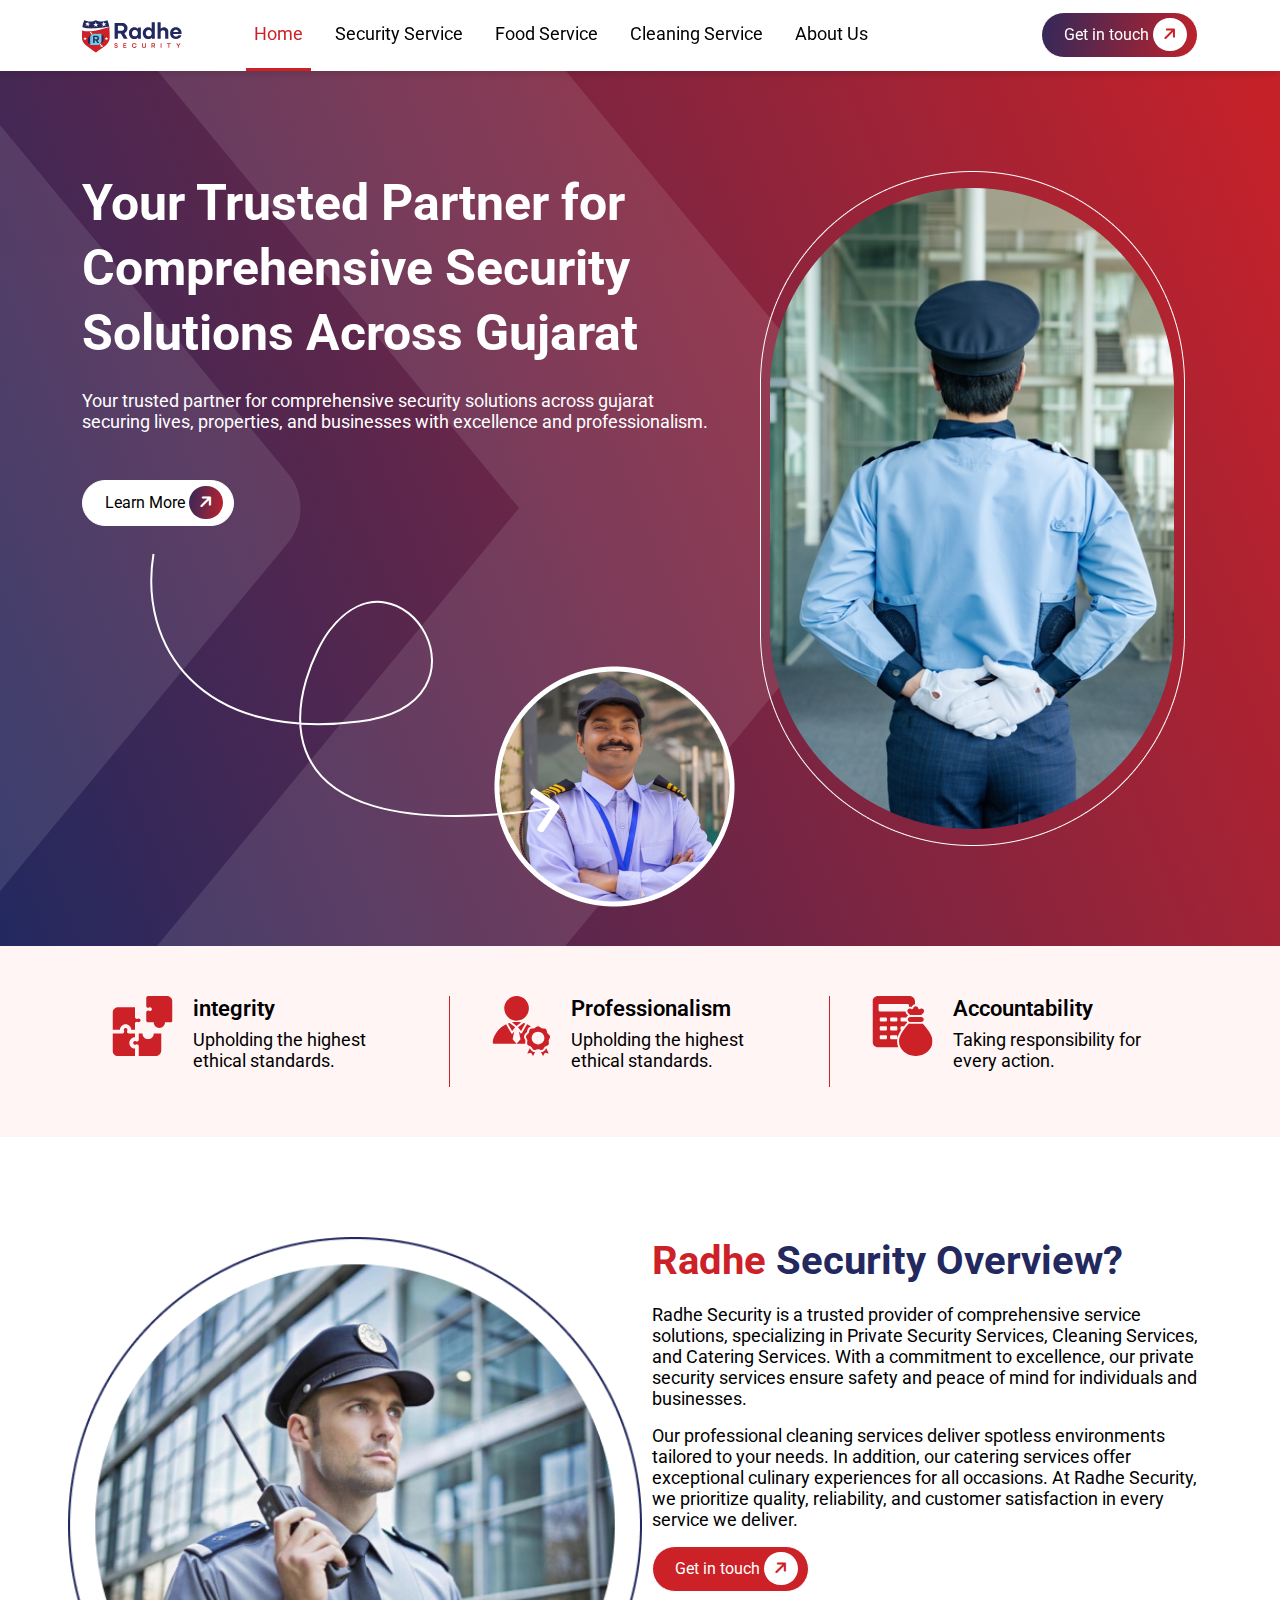
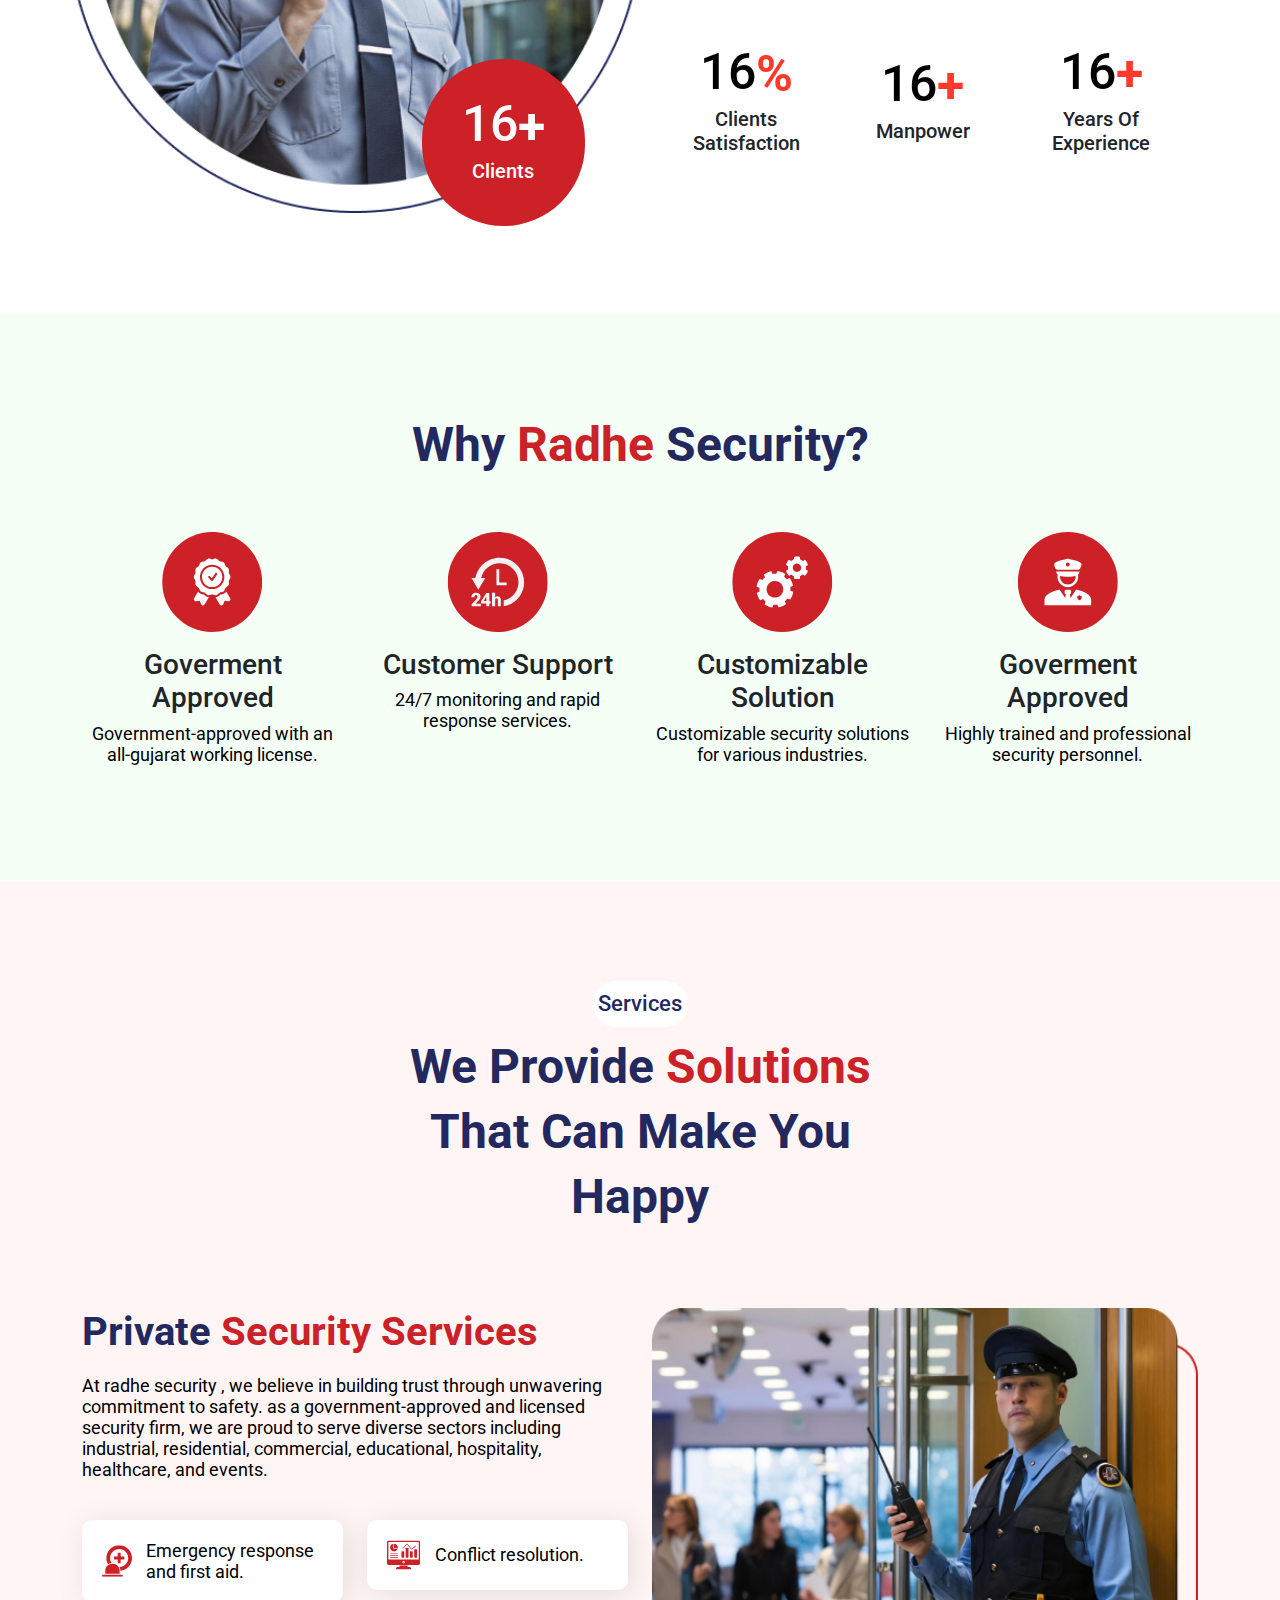
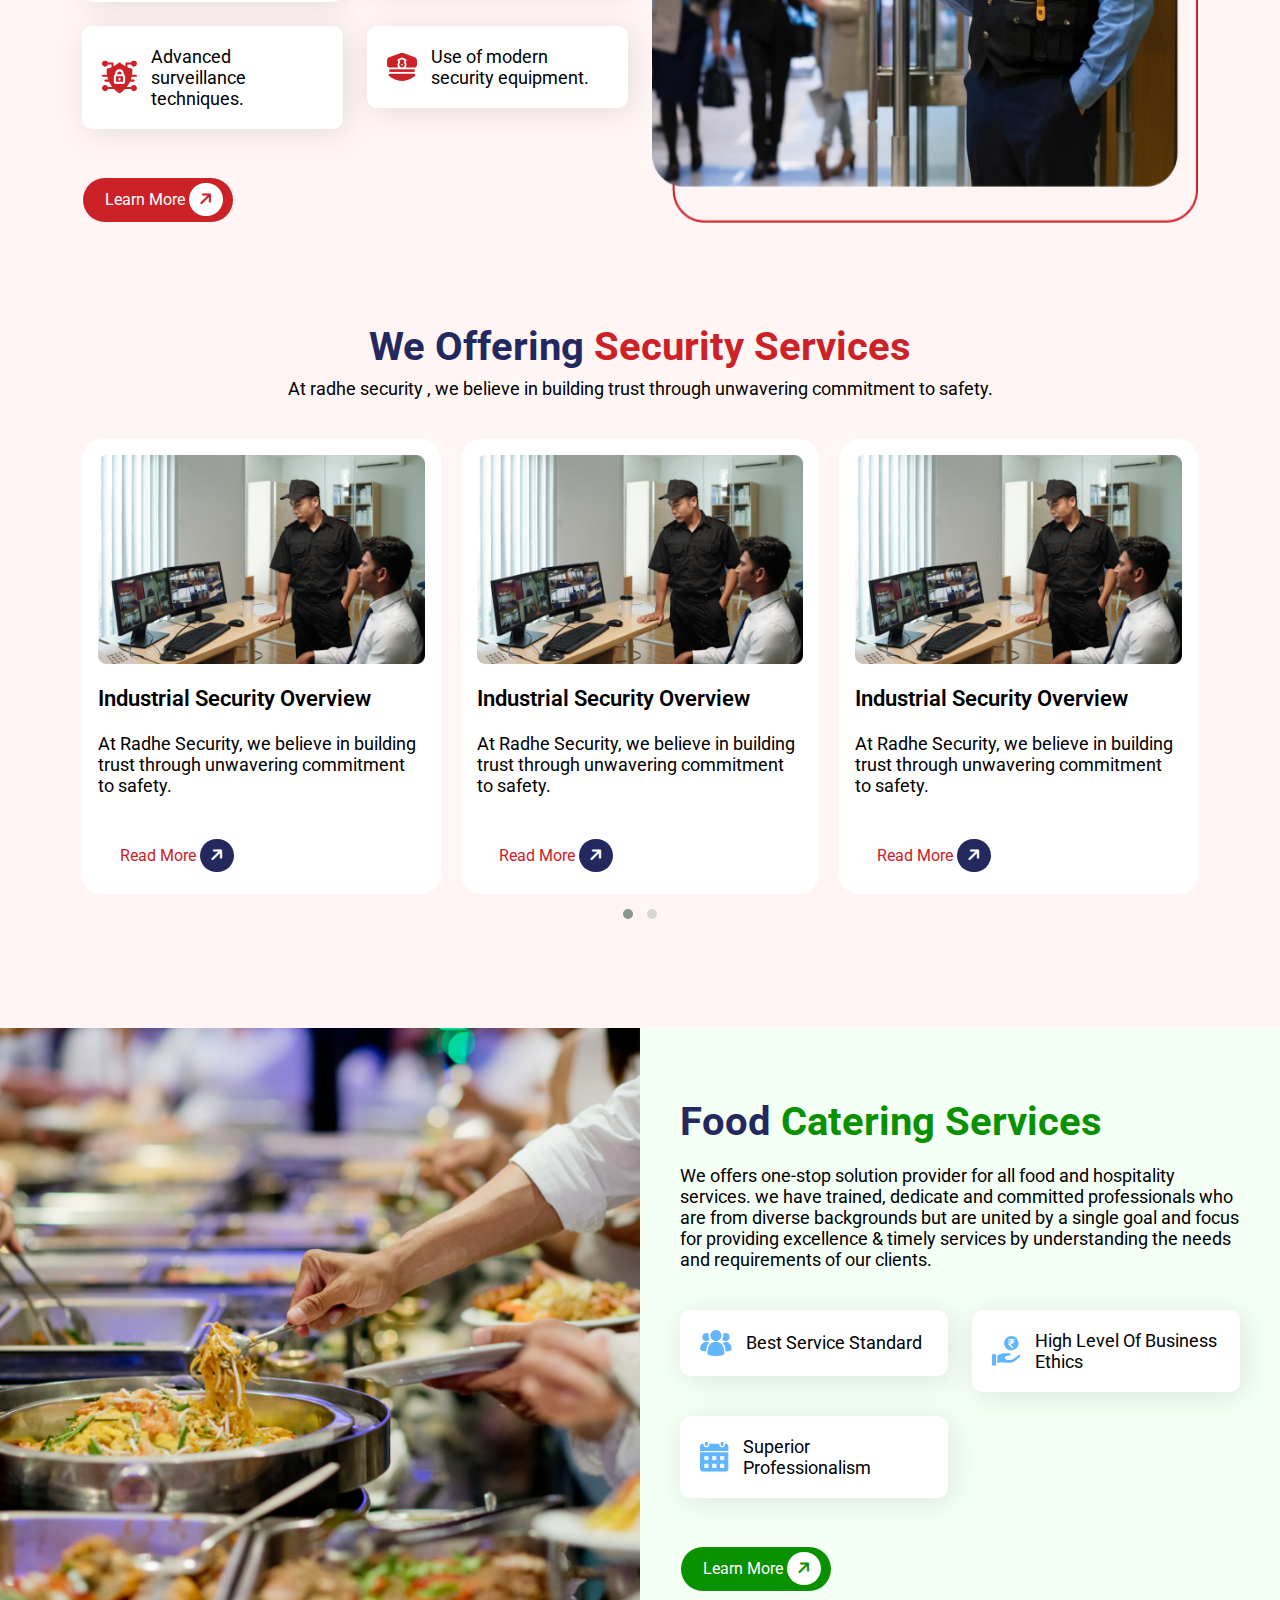
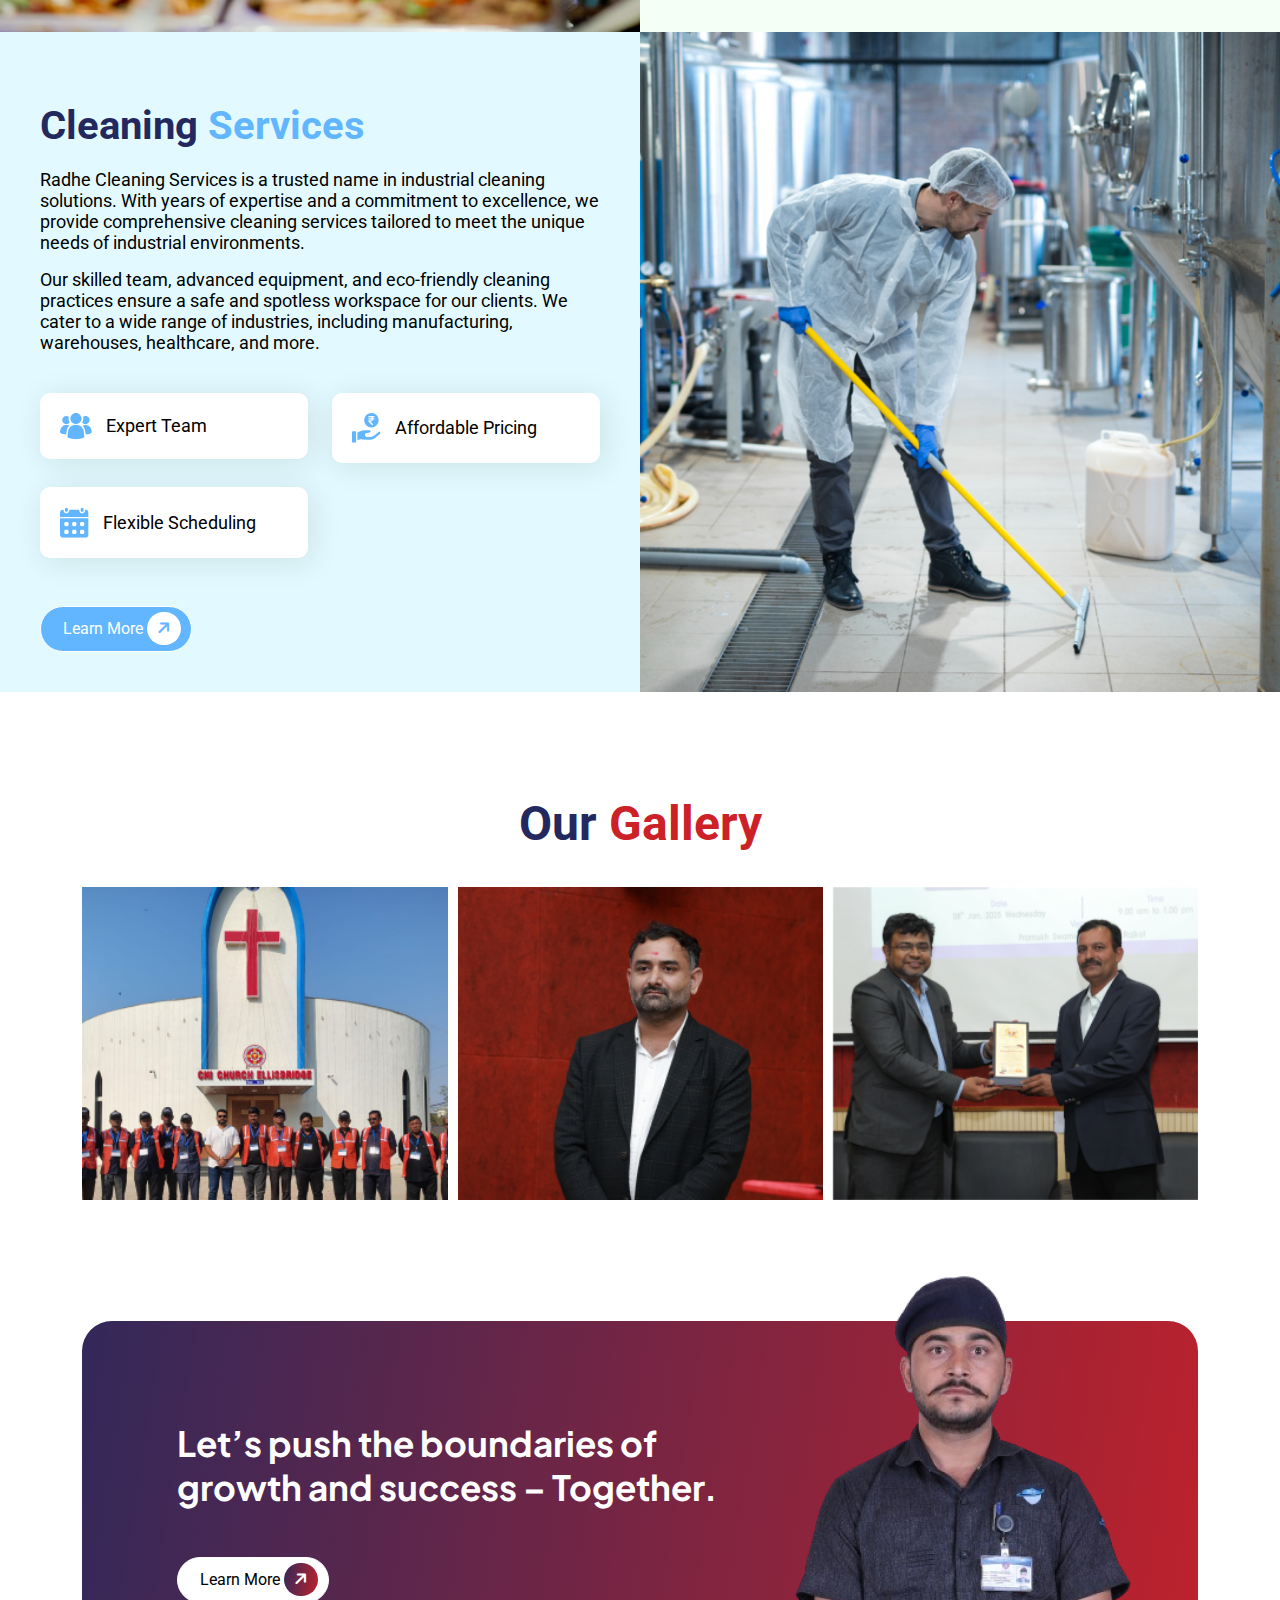
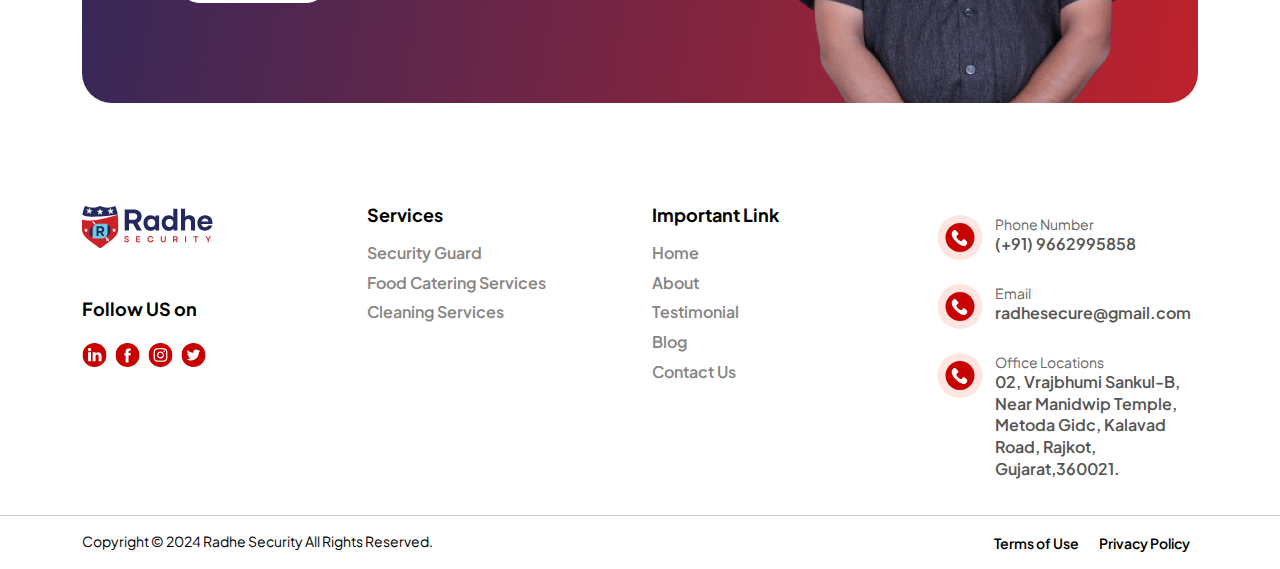
==== index.html @ 95e25edf "Add files via upload" ====
<!DOCTYPE html>
<html lang="en">

<head>
    <meta charset="UTF-8">
    <meta name="viewport" content="width=device-width, initial-scale=1.0">
    <title>Radhe Security</title>
    <link rel="preconnect" href="https://fonts.googleapis.com">

    <link href="css/bootstrap.min.css" rel="stylesheet">
    <link href="css/style.css" rel="stylesheet">
    <link href="css/responsive.css" rel="stylesheet">
    <!-- <link rel="stylesheet" href="https://cdnjs.cloudflare.com/ajax/libs/OwlCarousel2/2.3.4/assets/owl.carousel.min.css"> -->
    <!-- <link rel="stylesheet"
        href="https://cdnjs.cloudflare.com/ajax/libs/OwlCarousel2/2.3.4/assets/owl.theme.default.min.css"> -->
        <!-- <link rel="stylesheet" href="https://unpkg.com/swiper/swiper-bundle.min.css" /> -->
        <link href="https://cdnjs.cloudflare.com/ajax/libs/font-awesome/6.6.0/css/all.min.css" rel="stylesheet">
    <link
        href="https://fonts.googleapis.com/css2?family=Geist+Mono:wght@100..900&family=Plus+Jakarta+Sans:ital,wght@0,200..800;1,200..800&family=Roboto:ital,wght@0,100;0,300;0,400;0,500;0,700;0,900;1,100;1,300;1,400;1,500;1,700;1,900&family=Sora:wght@100..800&display=swap"
        rel="stylesheet">
        <!-- jQuery -->
<script src="https://code.jquery.com/jquery-3.6.0.min.js"></script>

<!-- Owl Carousel CSS -->
<link rel="stylesheet" href="https://cdnjs.cloudflare.com/ajax/libs/OwlCarousel2/2.3.4/assets/owl.carousel.min.css">

<!-- Owl Carousel Theme -->
<link rel="stylesheet" href="https://cdnjs.cloudflare.com/ajax/libs/OwlCarousel2/2.3.4/assets/owl.theme.default.min.css">



</head>

<body>
    <div class="main">
        <header class="header sticky-navbar">
            <div class="container">
                <nav class="navbar navbar-expand-lg navbar-light ">
                    <!-- Logo -->
                    <a class="navbar-brand" href="index.html">
                        <img src="img/radhe_Security_logo.svg" alt="radhe_Security" width="100">
                    </a>

                    <!-- Toggler for mobile view -->
                    <button class="navbar-toggler" type="button" data-bs-toggle="collapse" data-bs-target="#navbarNav"
                        aria-controls="navbarNav" aria-expanded="false" aria-label="Toggle navigation">
                        <span class="navbar-toggler-icon"></span>
                    </button>

                    <!-- Navbar links -->
                    <div class="collapse navbar-collapse" id="navbarNav">
                        <ul class="navbar-nav me-auto ms-0 ms-md-5">
                            <li class="nav-item">
                                <a class="nav-link active" href="#">Home</a>
                            </li>
                            <li class="nav-item">
                                <a class="nav-link" href="#">Security Service</a>
                            </li>
                            <li class="nav-item">
                                <a class="nav-link" href="#">Food Service</a>
                            </li>
                            <li class="nav-item">
                                <a class="nav-link" href="#">Cleaning Service</a>
                            </li>
                            <li class="nav-item">
                                <a class="nav-link" href="#">About Us</a>
                            </li>
                        </ul>
                        <!-- Optional Right-Side Button -->
                        <div class="d-lg-flex align-items-center ms-lg-3">
                            <a href="contact.html" class="btn get_btn">Get in touch <span><i
                                        class="fa-solid fa-arrow-right"></i></span></a>
                        </div>
                    </div>
                </nav>
            </div>
        </header>
        <section class="section_pt section_pb banner_wrapper">
            <div class="container">
                <div class="row">
                    <div class="col-md-7 position-relative">
                        <h1 class="banner_title mb-4">
                            Your Trusted Partner for Comprehensive Security Solutions Across Gujarat
                        </h1>
                        <p class="text-white mb-5">
                            Your trusted partner for comprehensive security solutions across gujarat securing lives,
                            properties, and businesses with excellence and professionalism.
                        </p>
                        <a href="#" class="btn btn_white">Learn More <span><i
                                    class="fa-solid fa-arrow-right"></i></span></a>
                        <div class="banner_1">
                            <img src="./img/banner_1.png" alt="">
                        </div>
                        <div class="banner_2">
                            <img src="./img/banner-2.svg" alt="">
                        </div>
                    </div>
                    <div class="col-md-5">
                        <div class="d-flex justify-content-center">
                            <img src="./img/banner.png" alt="banner" class="img-fluid">
                        </div>
                    </div>

                </div>
            </div>
        </section>
        <section class="integrity_card_pt light_red">
            <div class="container">
                <div class="row">
                    <div class="col-md-4">
                        <div class="d-flex integrity_card">
                            <div class="">
                                <img src="./img/integrity.svg" alt="">
                            </div>
                            <div>
                                <h3>integrity</h3>
                                <p>Upholding the highest
                                    ethical standards.</p>
                            </div>
                        </div>
                    </div>
                    <div class="col-md-4">
                        <div class="d-flex integrity_card">
                            <div class="">
                                <img src="./img/professionalism.svg" alt="">
                            </div>
                            <div>
                                <h3>Professionalism</h3>
                                <p>Upholding the highest
                                    ethical standards.</p>
                            </div>
                        </div>
                    </div>
                    <div class="col-md-4">
                        <div class="d-flex integrity_card">
                            <div class="">
                                <img src="./img/accountability.svg" alt="">
                            </div>
                            <div>
                                <h3>Accountability</h3>
                                <p>Taking responsibility for every action.</p>
                            </div>
                        </div>
                    </div>
                </div>
            </div>
        </section>
        <section class="section_pt section_pb">
            <div class="container">
                <div class="row">
                    <div class="col-md-6 d-flex justify-content-center">
                        <img src="img/aboutus.png" alt="aboutus">
                    </div>
                    <div class="col-md-6">
                        <h2 class="service_title">
                            <span class="red_text">Radhe</span>  Security Overview?
                        </h2>
                        <p>Radhe Security is a trusted provider of comprehensive service solutions, specializing in Private Security Services, Cleaning Services, and Catering Services. With a commitment to excellence, our private security services ensure safety and peace of mind for individuals and businesses.</p>
                        <p>Our professional cleaning services deliver spotless environments tailored to your needs. In addition, our catering services offer exceptional culinary experiences for all occasions. At Radhe Security, we prioritize quality, reliability, and customer satisfaction in every service we deliver.</p>
                        <a href="#" class="btn get_btn red_btn">Get in touch <span><i
                            class="fa-solid fa-arrow-right"></i></span></a>
                            <div id="counter" class="counter position-relative">

                                <div class="item item_2 position-absolute">
                                    <div class="d-flex justify-content-center align-items-center">
                                         <h1 class="count text-white" data-number="70" ></h1><span class="text-white">+</span>
                                   </div>
                                   <h3 class="text">Clients</h3>
                                </div>
                                <div class="item">
                                    <div class="d-flex justify-content-center align-items-center">
                                   <h1 class="count" data-number="100" ></h1><span>%</span>
                                </div>
                                   <h3 class="text">Clients Satisfaction</h3>
                                </div>
                                <div class="item">
                                    <div class="d-flex justify-content-center align-items-center">
                                   <h1 class="count" data-number="560" ></h1><span>+</span>
                                </div>
                                   <h3 class="text">Manpower</h3>
                                </div>
                                <div class="item">
                                   <div class="d-flex justify-content-center align-items-center">
                                    <h1 class="count" data-number="24" ></h1><span>+</span>
                                   </div>
                                   <h3 class="text">Years of Experience</h3>
                                </div>
                              
                              </div>
                    </div>
                </div>
            </div>
        </section>
        <section class="food_bg section_pb section_pt">
            <div class="container">
                <div class="row justify-content-center">
                    <h2 class="common_head col-md-6">Why <span class="red_text">Radhe</span> Security?</h2>
                </div>
                <div class="row mt-4">
                    <div class="col-md-3">
                        <div class="security_item">
                            <img src="img/security_1.svg" class="img-fluid mb-3" alt="Goverment Approved">
                            <h3 class="security_item_title">Goverment Approved</h3>
                            <p>Government-approved with an all-gujarat working license.</p>
                        </div>
                    </div>
                    <div class="col-md-3">
                        <div class="security_item">
                            <img src="img/security_2.svg" class="img-fluid  mb-3" alt="Customer Support">
                            <h3 class="security_item_title">Customer Support</h3>
                            <p>24/7 monitoring and rapid response services.</p>
                        </div>
                    </div>
                    <div class="col-md-3">
                        <div class="security_item">
                            <img src="img/security_3.svg" class="img-fluid  mb-3" alt="Customizable Solution">
                            <h3 class="security_item_title">Customizable Solution</h3>
                            <p>Customizable security solutions for various industries.</p>
                        </div>
                    </div>
                    <div class="col-md-3">
                        <div class="security_item">
                            <img src="img/security_4.svg" class="img-fluid  mb-3" alt="Goverment Approved">
                            <h3 class="security_item_title">Goverment Approved</h3>
                            <p>Highly trained and professional security personnel.</p>
                        </div>
                    </div>
                </div>
            </div>
        </section>
        <section class="section_pt light_red">
            <div class="container">
                <div class="row justify-content-center">
                    <h3 class="sub_common_head col-md-1">Services</h3>
                </div>
                <div class="row justify-content-center mb-5">
                    <h2 class="common_head col-md-6">We Provide <span class="red_text">Solutions</span> That Can Make You Happy</h2>
                </div>
               <div class="row">
                 <div class="col-md-6">
                   <h2 class="service_title">
                       Private <span class="red_text">Security Services</span>
                   </h2>
                   <p>
                       At radhe security , we believe in building trust through unwavering commitment to safety. as a government-approved and licensed security firm, we are proud to serve diverse sectors including industrial, residential, commercial, educational, hospitality, healthcare, and events.
                   </p>
                   <div class="row g-4 mb-5 mt-3">
                       <div class="col-md-6">
                        <div class="service_card ">
                            <img src="img/firstaid.svg" alt="first aid">
                            <P class="mb-0">Emergency response
                                and first aid.
                                </P>
                        </div>
                       </div>
                       <div class="col-md-6">
                        <div class="service_card ">
                            <img src="img/conflict_resolution.svg" alt="Conflict resolution">
                            <P class="mb-0">Conflict resolution.</P>
                        </div>
                       </div>
                       <div class="col-md-6">
                        <div class="service_card ">
                            <img src="img/techniques.svg" alt="Advanced surveillance
                            techniques">
                            <P class="mb-0">Advanced surveillance
                                techniques.
                                </P>
                        </div>
                       </div>
                       <div class="col-md-6">
                        <div class="service_card ">
                            <img src="img/securityequipment.svg" alt="securityequipment">
                            <P class="mb-0">Use of modern security
                                equipment.
                                </P>
                        </div>
                       </div>
                       </div>
                       <a href="#" class="btn get_btn red_btn">Learn More <span><i
                        class="fa-solid fa-arrow-right"></i></span></a>
                   </div>
                    <div class="col-md-6 d-flex justify-content-center">
                       <img src="img/privateservices.png" alt="privateservices" class="img-fluid">
                    </div>
                </div>
            </div>
         </section>
         <section class="section_pt section_pb light_red">
           <div class="container">
            <div class="row justify-content-center text-center mb-4">
                <h2 class="service_title mb-2">
                    We Offering  <span class="red_text">Security Services</span>
                </h2>
                <P>
                    At radhe security , we believe in building trust through unwavering commitment to safety. 
                </P>
            </div>
            <div class="owl-carousel blog_slider owl-theme">
                <div class="offering_services_card">
                    <img src="img/industrialsecurity.png" alt="Industrial Security " class="img-fluid">
                    <div class="offering_card_title">Industrial Security Overview</div>
                    <p>
                        At Radhe Security, we believe in building trust through unwavering commitment to safety.
                    </p>
                    <a href="#" class="btn get_btn read_more_btn">Read More <span><i class="fa-solid fa-arrow-right"></i></span></a>
                </div>
                <div class="offering_services_card">
                    <img src="img/industrialsecurity.png" alt="Industrial Security " class="img-fluid">
                    <div class="offering_card_title">Industrial Security Overview</div>
                    <p>
                        At Radhe Security, we believe in building trust through unwavering commitment to safety.
                    </p>
                    <a href="#" class="btn get_btn read_more_btn">Read More <span><i class="fa-solid fa-arrow-right"></i></span></a>
                </div>
                <div class="offering_services_card">
                    <img src="img/industrialsecurity.png" alt="Industrial Security " class="img-fluid">
                    <div class="offering_card_title">Industrial Security Overview</div>
                    <p>
                        At Radhe Security, we believe in building trust through unwavering commitment to safety.
                    </p>
                    <a href="#" class="btn get_btn read_more_btn">Read More <span><i class="fa-solid fa-arrow-right"></i></span></a>
                </div>
                <div class="offering_services_card">
                    <img src="img/industrialsecurity.png" alt="Industrial Security " class="img-fluid">
                    <div class="offering_card_title">Industrial Security Overview</div>
                    <p>
                        At Radhe Security, we believe in building trust through unwavering commitment to safety.
                    </p>
                    <a href="#" class="btn get_btn read_more_btn">Read More <span><i class="fa-solid fa-arrow-right"></i></span></a>
                </div>
                <div class="offering_services_card">
                    <img src="img/industrialsecurity.png" alt="Industrial Security " class="img-fluid">
                    <div class="offering_card_title">Industrial Security Overview</div>
                    <p>
                        At Radhe Security, we believe in building trust through unwavering commitment to safety.
                    </p>
                    <a href="#" class="btn get_btn read_more_btn">Read More <span><i class="fa-solid fa-arrow-right"></i></span></a>
                </div>
            </div>
            
           </div>
         </section>
        <section class=" food_bg">
            <div class="container-fluid p-0">
                <div class="row g-0">
                    <div class="col-md-6 food_colum">
                        <!-- <img src="img/cleaningservices.png" alt="" class="img-fluid"> -->
                    </div>
                    <div class="col-md-6 ">
                        <div class="service_content ">
                            <div class=" ">
                                <h2 class="service_title">
                                    Food <span class="green_text">Catering Services</span>
                                </h2>
                                <p>We offers one-stop solution provider for all food and hospitality services. we have trained, dedicate and committed professionals who are from diverse backgrounds but are united by a single goal and focus for providing excellence & timely services by understanding the needs and requirements of our clients. 
                                </p>
                                
                               <div class="row g-4 mb-5 mt-3">
                               <div class="col-md-6">
                                <div class="service_card ">
                                    <img src="img/Expert_Team.svg" alt="Best Service
                                    Standard">
                                    <P class="mb-0">Best Service
                                        Standard</P>
                                </div>
                               </div>
                               <div class="col-md-6">
                                <div class="service_card ">
                                    <img src="img/Affordable_Pricing.svg" alt="High Level
                                    Of Business
                                    Ethics">
                                    <P class="mb-0">High Level
                                        Of Business
                                        Ethics</P>
                                </div>
                               </div>
                               <div class="col-md-6">
                                <div class="service_card ">
                                    <img src="img/Flexible_Scheduling.svg" alt="Superior
                                    Professionalism">
                                    <P class="mb-0">Superior
                                        Professionalism</P>
                                </div>
                               </div>
                               </div>
                               <a href="#" class="btn get_btn Food_btn">Learn More <span><i
                                class="fa-solid fa-arrow-right"></i></span></a>
                            </div>
                        </div>
                    </div>
                    
                </div>
            </div>
        </section>
        <section class=" service_wrapper">
            <div class="container-fluid p-0">
                <div class="row g-0">
                    <div class="col-md-6 ">
                        <div class="service_content ">
                            <div class=" ">
                                <h2 class="service_title">
                                    Cleaning <span class="light_blue">Services</span>
                                </h2>
                                <p>Radhe Cleaning Services is a trusted name in industrial cleaning solutions. With
                                    years of expertise and a commitment to excellence, we provide comprehensive cleaning
                                    services tailored to meet the unique needs of industrial environments.</p>
                                <p>Our skilled team, advanced equipment, and eco-friendly cleaning practices ensure a
                                    safe and spotless workspace for our clients. We cater to a wide range of industries,
                                    including manufacturing, warehouses, healthcare, and more.</p>
                               <div class="row g-4 mb-5 mt-3">
                               <div class="col-md-6">
                                <div class="service_card ">
                                    <img src="img/Expert_Team.svg" alt="Expert Team">
                                    <P class="mb-0">Expert Team</P>
                                </div>
                               </div>
                               <div class="col-md-6">
                                <div class="service_card ">
                                    <img src="img/Affordable_Pricing.svg" alt="Affordable Pricing">
                                    <P class="mb-0">Affordable Pricing</P>
                                </div>
                               </div>
                               <div class="col-md-6">
                                <div class="service_card ">
                                    <img src="img/Flexible_Scheduling.svg" alt="Flexible_Scheduling">
                                    <P class="mb-0">Flexible Scheduling</P>
                                </div>
                               </div>
                               </div>
                               <a href="#" class="btn get_btn light_btn">Learn More <span><i
                                class="fa-solid fa-arrow-right"></i></span></a>
                            </div>
                        </div>
                    </div>
                    <div class="col-md-6 cleaning_colum">
                        <!-- <img src="img/cleaningservices.png" alt="" class="img-fluid"> -->
                    </div>
                </div>
            </div>
        </section>
        <section class="section_pt ">
            <div class="container">
                <h2 class="common_head">Our <span class="Primary_red">Gallery</span></h2>
                <div class="owl-carousel gallery_slider">
                    <div class="item"><img src="img/gallery/gallery-1.png" alt="gallery 1"></div>
                    <div class="item"><img src="img/gallery/gallery-2.png" alt="gallery 2"></div>
                    <div class="item"><img src="img/gallery/gallery-3.png" alt="gallery 3"></div>
                    <div class="item"><img src="img/gallery/gallery-4.png" alt="gallery 4"></div>
                    <div class="item"><img src="img/gallery/gallery-1.png" alt="gallery 4"></div>
                    <div class="item"><img src="img/gallery/gallery-2.png" alt="gallery 2"></div>
                    <div class="item"><img src="img/gallery/gallery-3.png" alt="gallery 3"></div>
                    <div class="item"><img src="img/gallery/gallery-4.png" alt="gallery 4"></div>
                </div>
            </div>
        </section>
        <section class="section_mt  position-relative">
            <div class="container">
                <div class="gradient_bg">
                    <div class="row ">
                        <div class="col-md-6 offset-1">
                            <div class="pt_100 ">
                                <h2 class="mb-5">Let’s push the boundaries of growth and success – Together.</h2>
                                <a href="#" class="btn btn_white">Learn More <span><i class="fa-solid fa-arrow-right"></i></span></a>
                            </div>
                        </div>
                        <div class="col-md-5 d-flex justify-content-center">
                            <img src="./img/img-1.png" alt="img-1" class="success_img">
                        </div>
                    </div>
                </div>
            </div>
        </section>
        <footer class="text-white text-center section_mt text-lg-start">
            <!-- Grid container -->
            <div class="container pb-4">
                <div class="footer_body">
                    <!--Grid row-->
                    <div class="row mt-4">
                        <div class="col-md-3">
                            <div class="">
                                <img src="img/radhe_Security_logo.svg" alt="radhe_Security_logo">
                                <h3 class="ft_title mt-5">Follow US on</h3>

                                <div class="fl-icon-group">

                                    <span class="fl-icon">
                                        <a href="#" target="_blank" rel="noopener">
                                            <img src="img/linkedin.svg" alt="linkedin"> </a>
                                    </span>
                                    <span class="fl-icon">
                                        <a href="#" target="_blank" rel="noopener">
                                            <img src="img/facebook.svg" alt="facebook"> </a>
                                    </span>
                                    <span class="fl-icon">
                                        <a href="#" target="_blank" rel="noopener">
                                            <img src="img/instagram.svg" alt="instagram"> </a>
                                    </span>

                                    <span class="fl-icon">
                                        <a href="#" target="_blank" rel="noopener">
                                            <img src="img/twitter.svg" alt="twitter">
                                        </a>
                                    </span>
                                </div>
                            </div>
                        </div>
                        <div class="col-md-3">
                            <h3 class="ft_title">Services</h3>
                            <ul class="ft_item">
                                <li class="ft_link">
                                    <a href="" class="ft_a">Security Guard</a>
                                </li>
                                <li class="ft_link">
                                    <a href="" class="ft_a">
                                        Food Catering Services
                                    </a>
                                </li>
                                <li class="ft_link">
                                    <a href="" class="ft_a">
                                        Cleaning Services
                                    </a>
                                </li>
                            </ul>
                        </div>

                        <div class="col-md-3">
                            <h3 class="ft_title">Important Link</h3>
                            <ul class="ft_item">
                                <li class="ft_link">
                                    <a href="" class="ft_a">Home</a>
                                </li>
                                <li class="ft_link">
                                    <a href="" class="ft_a">
                                        About
                                    </a>
                                </li>
                                <li class="ft_link">
                                    <a href="" class="ft_a">
                                        Testimonial
                                    </a>
                                </li>
                                <li class="ft_link">
                                    <a href="" class="ft_a">
                                        Blog
                                    </a>
                                </li>
                                <li class="ft_link">
                                    <a href="" class="ft_a">
                                        Contact Us
                                    </a>
                                </li>
                            </ul>
                        </div>
                        <div class="col-md-3">
                            <ul class="contet_ft">
                                <li class="ft_link">
                                    <div>
                                        <img src="img/phone_ft.svg" alt="phone">
                                    </div>
                                    <div>
                                        <p class="ft_p mb-0">Phone Number</p>
                                        <a href="tel:+919662995858" class="ft_a">(+91) 9662995858</a>
                                    </div>
                                </li>
                                <li class="ft_link">
                                    <div>
                                        <img src="img/phone_ft.svg" alt="Email">
                                    </div>
                                    <div>
                                        <p class="ft_p mb-0">Email</p>
                                        <a href="mailto:radhesecure@gmail.com" class="ft_a">radhesecure@gmail.com</a>
                                    </div>
                                </li>
                                <li class="ft_link">
                                    <div>
                                        <img src="img/phone_ft.svg" alt="Locations">
                                    </div>
                                    <div>
                                        <p class="ft_p mb-0">Office Locations</p>
                                        <a href="" class="ft_a">
                                            02, Vrajbhumi Sankul-B, Near Manidwip
                                            Temple, Metoda Gidc, Kalavad Road,
                                            Rajkot, Gujarat,360021.</a>
                                    </div>
                                </li>
                            </ul>
                        </div>
                    </div>
                    <!--Grid row-->
                </div>
            </div>
            <!-- Grid container -->

            <!-- Copyright -->
            <div class="Copyright p-3">
                <div class="container">
                    <div class="ft_Copyright">
                        <p class="mb-0">
                            Copyright © 2024 Radhe Security All Rights Reserved.

                        </p>
                        <div class="">
                            <a class="ft_a  mx-2" href="#">Terms of Use</a>
                            <a class="ft_a mx-2" href="#"> Privacy Policy</a>

                        </div>
                    </div>
                </div>
            </div>
            <!-- Copyright -->
        </footer>
    </div>
    <!-- Optional JavaScript for Scroll Effect -->
    <script>
        document.addEventListener("scroll", function () {
            const navbar = document.querySelector(".sticky-navbar");
            if (window.scrollY > 50) {
                navbar.classList.add("scrolled");
            } else {
                navbar.classList.remove("scrolled");
            }
        });
    </script>
    <!-- <script src="https://cdnjs.cloudflare.com/ajax/libs/jquery/3.0.0/jquery.min.js"></script> -->
    <!-- <script src="https://unpkg.com/swiper/swiper-bundle.min.js"></script> -->
     <!-- Owl Carousel JS -->
<script src="https://cdnjs.cloudflare.com/ajax/libs/OwlCarousel2/2.3.4/owl.carousel.min.js"></script>
    <script src="js/main.js"></script>
    <script src="js/bootstrap.min.js"></script>
    <script>
    </script>
</body>

</html>
---- css/style.css ----
/* @font-face {
    font-family: "Monument Extended";
    src: url("../font/MonumentExtended-FreeForPersonalUse/MonumentExtended-Regular.otf") format("opentype");
    font-weight: normal;
    font-style: normal;
} */
:root {
    --color-white: #fff;
    --black:#000;
    --color-red:#CC2127;
    --ft-gray:#878484;
    --color-blue:#23295F;
    --light-red:#FFF5F5;
    /* --color-black-500: #444;
    --header-dropdown-bg:#222;
    --dropdown-list:#BBB;
    --dropdown-paragraph:#DDD;
    --red-dropdown-menu:#C52030;
    --counter-color:#2F2B25;
    --our-p:#FF6961;
    --noactiv-tab:#FFBAB7;
    --ft_bg:#EEEEEE;
    --purple:#282663; */

}
body {
    font-family: "Roboto", sans-serif;
    font-style: normal;
    line-height: normal;
    background: var(--color-white);
    font-size: 18px;
}

p {
font-style: normal;
font-weight: 400;
line-height: normal;
color: var(--black);

}
   /* Sticky Navbar */
   .sticky-navbar {
    position: sticky;
    top: 0;
    z-index: 1000;
    background-color: #fff;
    box-shadow: 0 4px 6px rgba(0, 0, 0, 0.1);
    transition: all 0.3s ease-in-out;
}

/* Change background color when scrolled */
.sticky-navbar.scrolled {
    background-color: #f8f9fa;
    box-shadow: 0 4px 8px rgba(0, 0, 0, 0.2);
}
.navbar{
    padding-top: 0px;
    padding-bottom: 0px;
}
.navbar-light .navbar-nav .nav-link.active
{ 
   border-bottom: 3px solid var(--color-red);
}
.navbar-light .navbar-nav .nav-link.active,
.navbar-light .navbar-nav .nav-link:hover {
   color: var(--color-red);
}
.navbar-light .navbar-nav {
    gap: 16px;
}
.navbar-light .navbar-nav .nav-link {
    color: var(--black);
    font-size: 18px;
    font-weight: 400;
    /* text-transform: uppercase; */
    line-height: 23.99px; /* 133.278% */
    padding-top: 22px;
    padding-bottom: 22px;

}

.banner-body {
    padding-bottom: 10%;
}
.btn_white{
    /* border: 1px solid #FFF; */
    background: #FFF;
        color: var(--black);
        padding: 10px 10px 10px 22px;
        border-radius: 80px;
        border: 1px solid var(--color-white);
        display: block;
        width: fit-content;
        text-decoration: none;
        /* margin-top: 20px; */
        position: relative;
        overflow: hidden;
        transition: all 0.4s ease-in-out;
        z-index: 1;
        /* background: var(--Grediant, linear-gradient(99deg, #23295F -11.11%, #CC2127 110.3%)); */
}
.btn_white span {
    color: var(--color-white);
    border-radius: 80px;
    padding: 7px 10px;
    background: var(--Grediant, linear-gradient(99deg, #23295F -11.11%, #CC2127 110.3%));
    }
    .btn_white span i {
        transform: rotate(-45deg);
        transition: transform 0.3s ease;
    }
    .btn_white:hover span i {
        transform: translateX(1px);
    }
    .btn_white:hover {
        color: var(--black);
        
    }
.get_btn {
    color: var(--color-white);
    padding: 10px 10px 10px 22px;
    border-radius: 80px;
    border: 1px solid var(--color-white);
    display: block;
    width: fit-content;
    text-decoration: none;
    /* margin-top: 20px; */
    position: relative;
    overflow: hidden;
    transition: all 0.4s ease-in-out;
    z-index: 1;
    background: var(--Grediant, linear-gradient(99deg, #23295F -11.11%, #CC2127 110.3%));
}
.get_btn:hover {
    color: var(--color-white);
    
}
.get_btn span{
    background: var(--color-white);
    border-radius: 80px;
    padding: 7px 10px;
    color: #cc2127;
}
.get_btn span i{
    transform: rotate(-45deg);
    transition: transform 0.3s ease;

}
.get_btn:hover span i {
    transform: translateX(1px);
}
/* footer */
.footer_body ul, .ft_info ul {
list-style: none;
    padding: 0;
    margin: 0;
}
.ft_title {
    color: var(--black);
font-family: "Plus Jakarta Sans";
font-size: 18px;
font-style: normal;
font-weight: 700;
line-height: normal;
margin-bottom: 12px;
}
.ft_a{
    color: var(--ft-gray);
font-family: "Plus Jakarta Sans";
text-decoration: none;
font-size: 16px;
font-style: normal;
font-weight: 600;
line-height: 135.4%; /* 21.664px */
transition: all 0.5s;

}
.ft_link{
    padding:4px 0px ;
}
.ft_p{
    font-family: "Plus Jakarta Sans";
    color: #666;
    font-size: 14px;
}
.contet_ft .ft_link{
display: flex;
gap: 12PX;
padding: 12px 0px ;
}
.contet_ft .ft_a{
    color: #555;
}
footer .ft_item .ft_a:hover {
    padding-left: 5px;
    transition: all 0.5s;
    color: var(--color-blue);
}
.fl-icon-group .fl-icon {
    margin-bottom: 10px;
    margin-top: 10px;

}
.fl-icon-group {
    display: flex;
gap: 8px;
}
.ft_Copyright{
    display: flex;
    justify-content: space-between;
}
.ft_Copyright .ft_a{
    color: var(--black);
    font-size: 14px;
}
.Copyright{
    border-top: 1px solid #CBCBCB;
}
.Copyright p{

font-family: "Plus Jakarta Sans";
font-size: 14px;

}

/* home */
.section_pt{
    padding-top: 100px;
}
.section_pb{
    padding-bottom: 100px;
}
.Primary_red{
    color: var(--color-red);
}
.Secondary_blue{
    color: var(--color-blue);
}
.common_head{
    color: var(--color-blue);
    text-align: center;
    font-size: 47.566px;
    font-style: normal;
    font-weight: 700;
    margin-bottom: 30px;
    line-height: 64.8px; /* 136.231% */
}
.sub_common_head{
    display: flex;
padding: 10px;
justify-content: center;
align-items: center;
gap: 10px;
color: var(--color-blue);
    border-radius: 100px;
background: #FFF;
font-size: 22px;

}
.banner_title{
color: var(--color-red);
font-size: 47.566px;
font-style: normal;
font-weight: 700;
line-height: 64.8px;
}
.gradient_bg{
  border-radius: 30px;
  background: var(--Grediant, linear-gradient(99deg, #23295F -11.11%, #CC2127 110.3%));
}
.section_mt{
    margin-top: 100px;
}
.pt_100{
   padding:100px 0px; 
}
.success_img{
    position: absolute;
    bottom: 0px;
}
.gradient_bg h2{
    color: var(--color-white);
font-family: "Plus Jakarta Sans";
font-size: 35px;
font-style: normal;
font-weight: 700;
line-height: normal;
}
.banner_title{
    color: var(--color-white);
font-size: 50px;
font-style: normal;
font-weight: 700;
line-height: 65px; /* 130% */
}
.banner_wrapper{
    background: url(../img/banner_bg.svg),
    linear-gradient(248deg, #CC2127 -2.62%, #23295F 99.31%);
background-size: auto;
background-position: left;
background-repeat: no-repeat;

}
.banner_1 img{
    position: absolute;
    right: 0px;
    bottom: -61px;
}
.banner_2 img{
    position: absolute;
    left: 12%;
    bottom: 11px;
}
.light_red{
    background: var(--light-red);
}
.integrity_card_pt{
    padding: 50px 0px;
}
.integrity_card{
gap: 20px;
padding: 0px 30px;
}
.integrity_card h3{
    color: var(--black);
font-size: 22px;
font-style: normal;
font-weight: 600;
line-height: normal;
}
.integrity_card_pt .col-md-4{
    border-right: 1px solid var(--color-red);
}
.integrity_card_pt .col-md-4:last-child{
    border-right: none;
}
.service_content{
    padding: 40px;
    padding-top: 70px;
}
.service_title{
color:var(--color-blue);
font-size: 40px;
font-style: normal;
font-weight: 700;
line-height: normal;
margin-bottom: 20px;
}
.light_blue{
    color: #62B6FF;
}
.green_text{
    color: #0A9100;
}
.red_text{
    color: var(--color-red);
}
.service_wrapper{
    background: #E2FAFF;
}
.food_bg{
    background: #F4FFF5;

}
.service_card{
   display: flex;
   padding: 20px;
   align-items: center;
   gap: 14px;
   border-radius: 10px;
   background: #FFF;
   box-shadow: 4px 4px 29.6px 0px rgba(0, 0, 0, 0.10);
   align-items: center;
}

.light_btn{
    gap: 10px;
    background: #62B6FF;
    color: var(--color-white);
}
.light_btn span{
    background: var(--color-white);
    color:#62B6FF ;
}
.Food_btn{
    gap: 10px;
    background: #0A9100;
    color: var(--color-white);
}
.Food_btn span{
    background: var(--color-white);
    color:#0A9100 ;
}
.read_more_btn{
    border: none;
    background: transparent;
  color: var(--color-red);
}
.read_more_btn:hover{
    color: var(--color-red);
}
.read_more_btn span{
background: #23295F;
color: var(--color-white);

}
.red_btn{
    gap: 10px;
    background: var(--color-red);
    color: var(--color-white);
}
.red_btn span{
    background: var(--color-white);
    color:var(--color-red) ;
}
.cleaning_colum{
    background: url(../img/cleaningservices.png) no-repeat 0 0;
    background-size: cover;
    background-position: center;
}
.food_colum{
    background: url(../img/foodservices.png) no-repeat 0 0;
    background-size: cover;
    background-position: center;
}
.offering_services_card{
    display: flex;
padding: 16px;
flex-direction: column;
align-items: flex-start;
gap: 22px;
border-radius: 20px;
background: #FFF;

/* CArd Shadow */
/* box-shadow: 2px 4px 75.8px 0px rgba(0, 0, 0, 0.15); */
}
.offering_card_title{
    color: var(--black);
font-size: 22px;
font-style: normal;
font-weight: 600;
line-height: normal;
}
.counter{
    text-align: center;
    display: flex;
    align-items: center;
    /* justify-content: center; */
    /* background: #e6e6e7; */
    /* padding: 40px 0px; */
    /* width: 100%; */
    gap: 25px;
  }
  .counter .item{
    /* background: #fff; */
    /* width: 200px; */
    padding: 40px 0px;
    margin: 10px;
    text-align: center;
    /* border-radius: 20px; */
    /* -webkit-box-shadow: 0px 0px 38px -8px rgba(0,0,0,0.34); */
  /* -moz-box-shadow: 0px 0px 38px -8px rgba(0,0,0,0.34); */
  /* box-shadow: 0px 0px 38px -8px rgba(0,0,0,0.34); */
  } 
  .counter .item .count{
    color: var(--black);
    margin-bottom: 5px;
    font-size: 50px;
  }
  .counter .item h3{
    /* color: #4f4e28; */
    text-transform: capitalize;
    font-size: 20px;
  }
  .counter .item span{
    color: #FF3A2D;
    font-size: 50px;
    font-style: normal;
    font-weight: 700;
    line-height: 42.01px;
  }
  .security_item{
    text-align: center;
  }
  .counter .item_2{
    left: -44%;
    background: var(--color-red);
    color: var(--color-white);
    border-radius: 100px;
    padding: 35px 40px;
    top: 26%;
  }
---- css/responsive.css ----
@media only screen and (max-width: 768px){
 
}
@media only screen and (min-width: 320px) and (max-width: 375px) {

}

@media (min-width: 1600px) {
    .container, .container-lg, .container-md, .container-sm, .container-xl, .container-xxl {
        max-width: 1600px;
    }
   
}
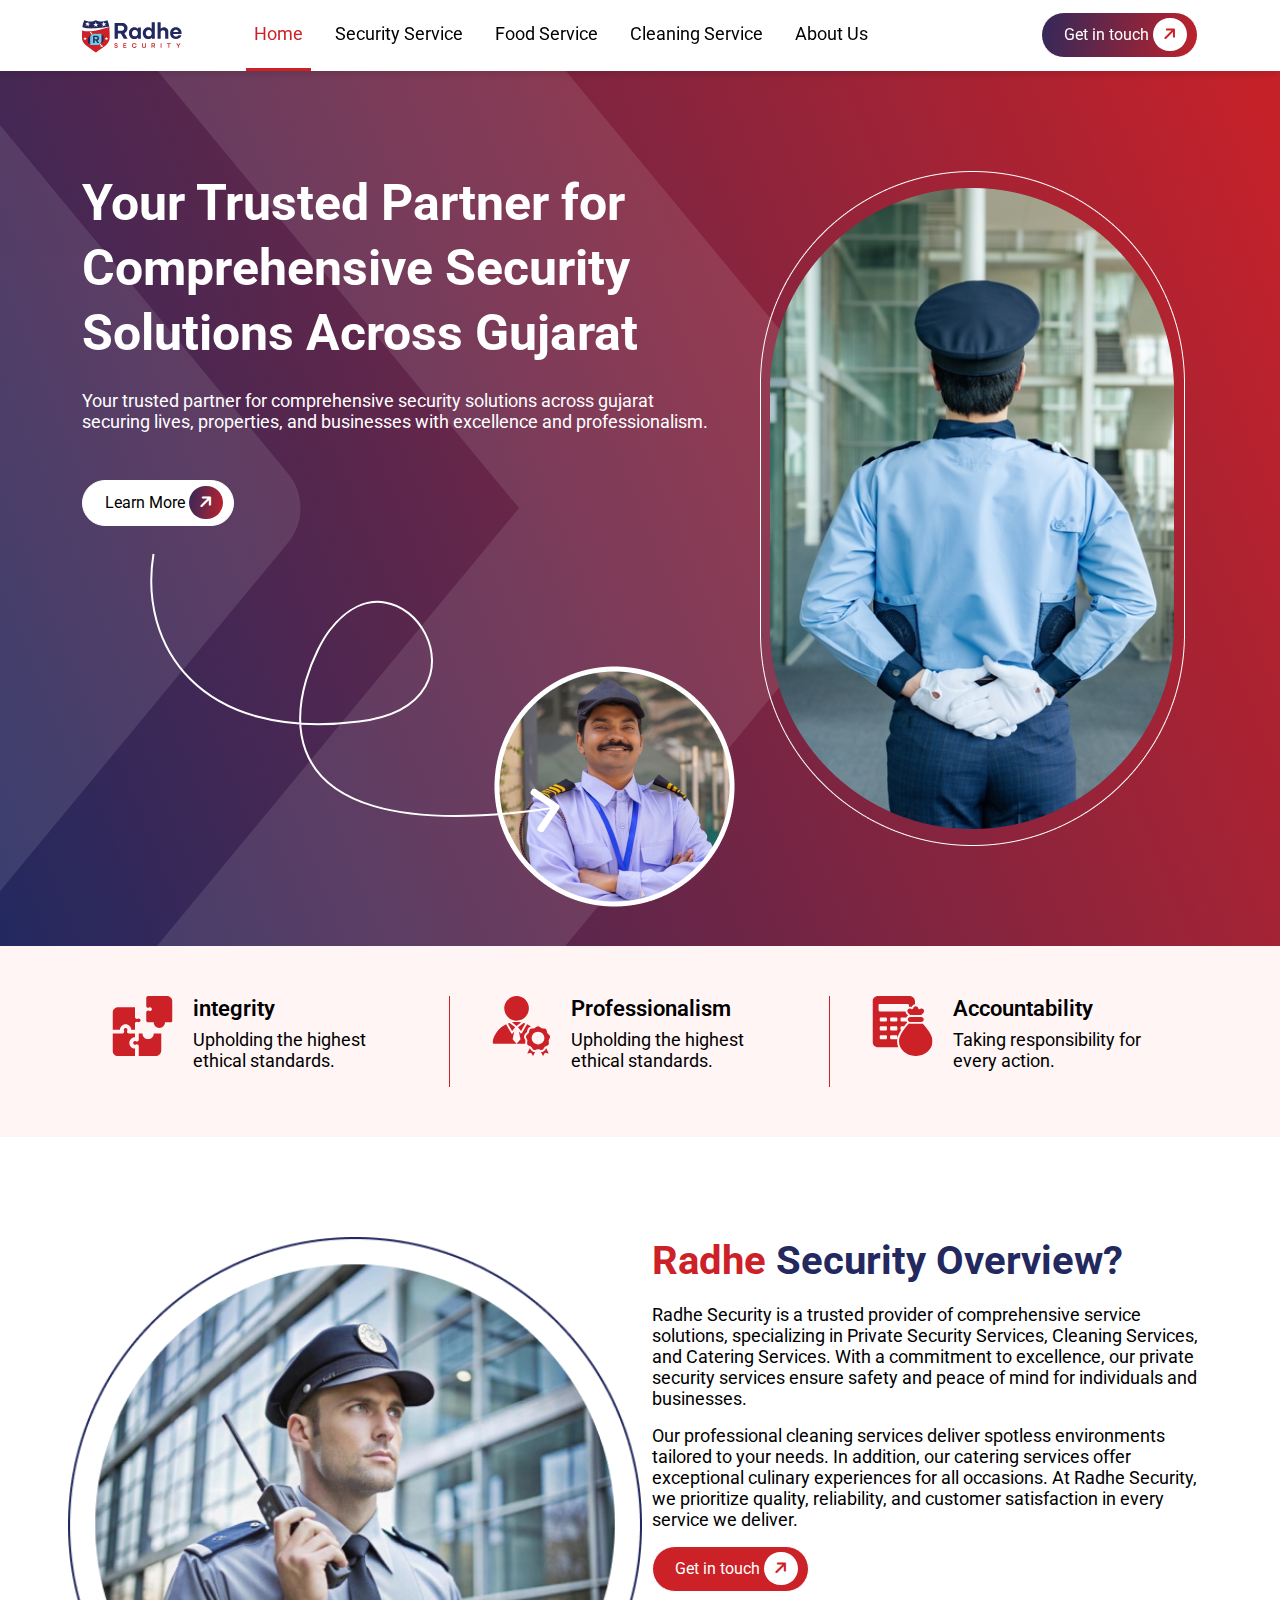
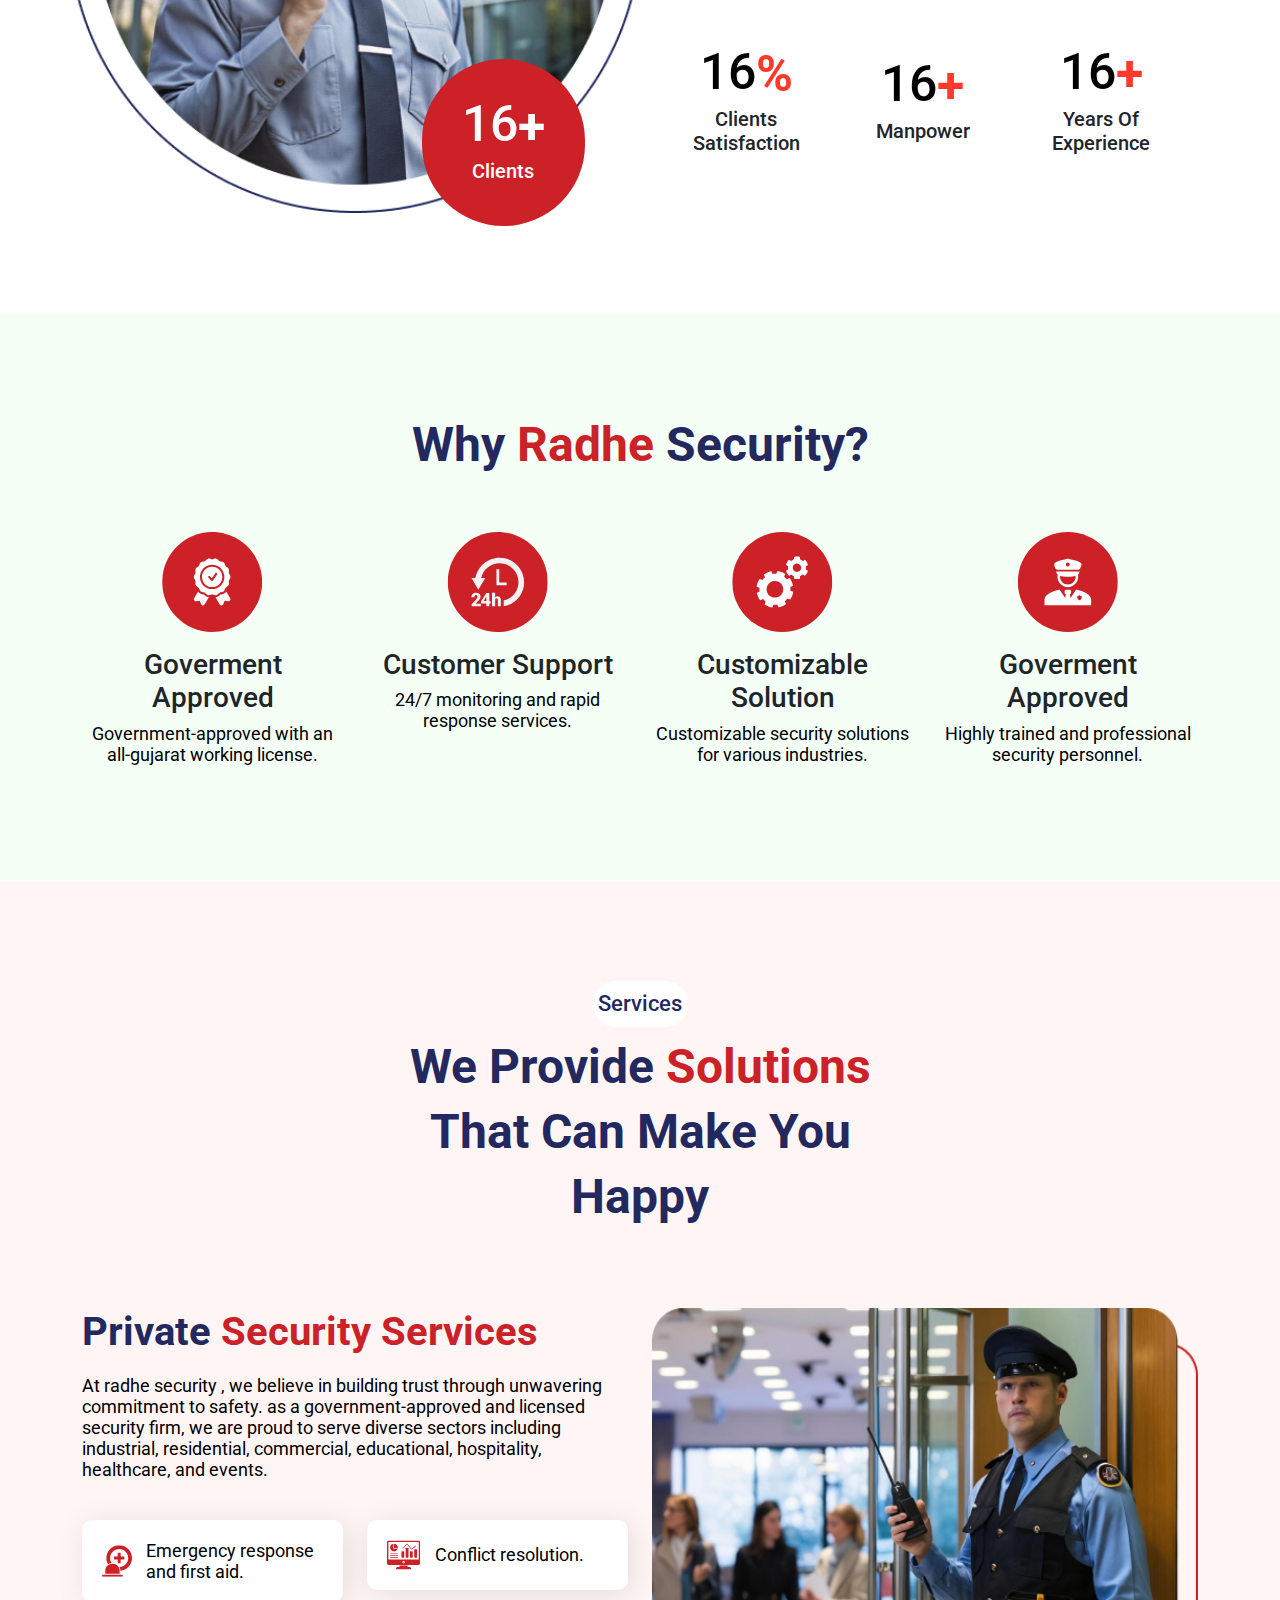
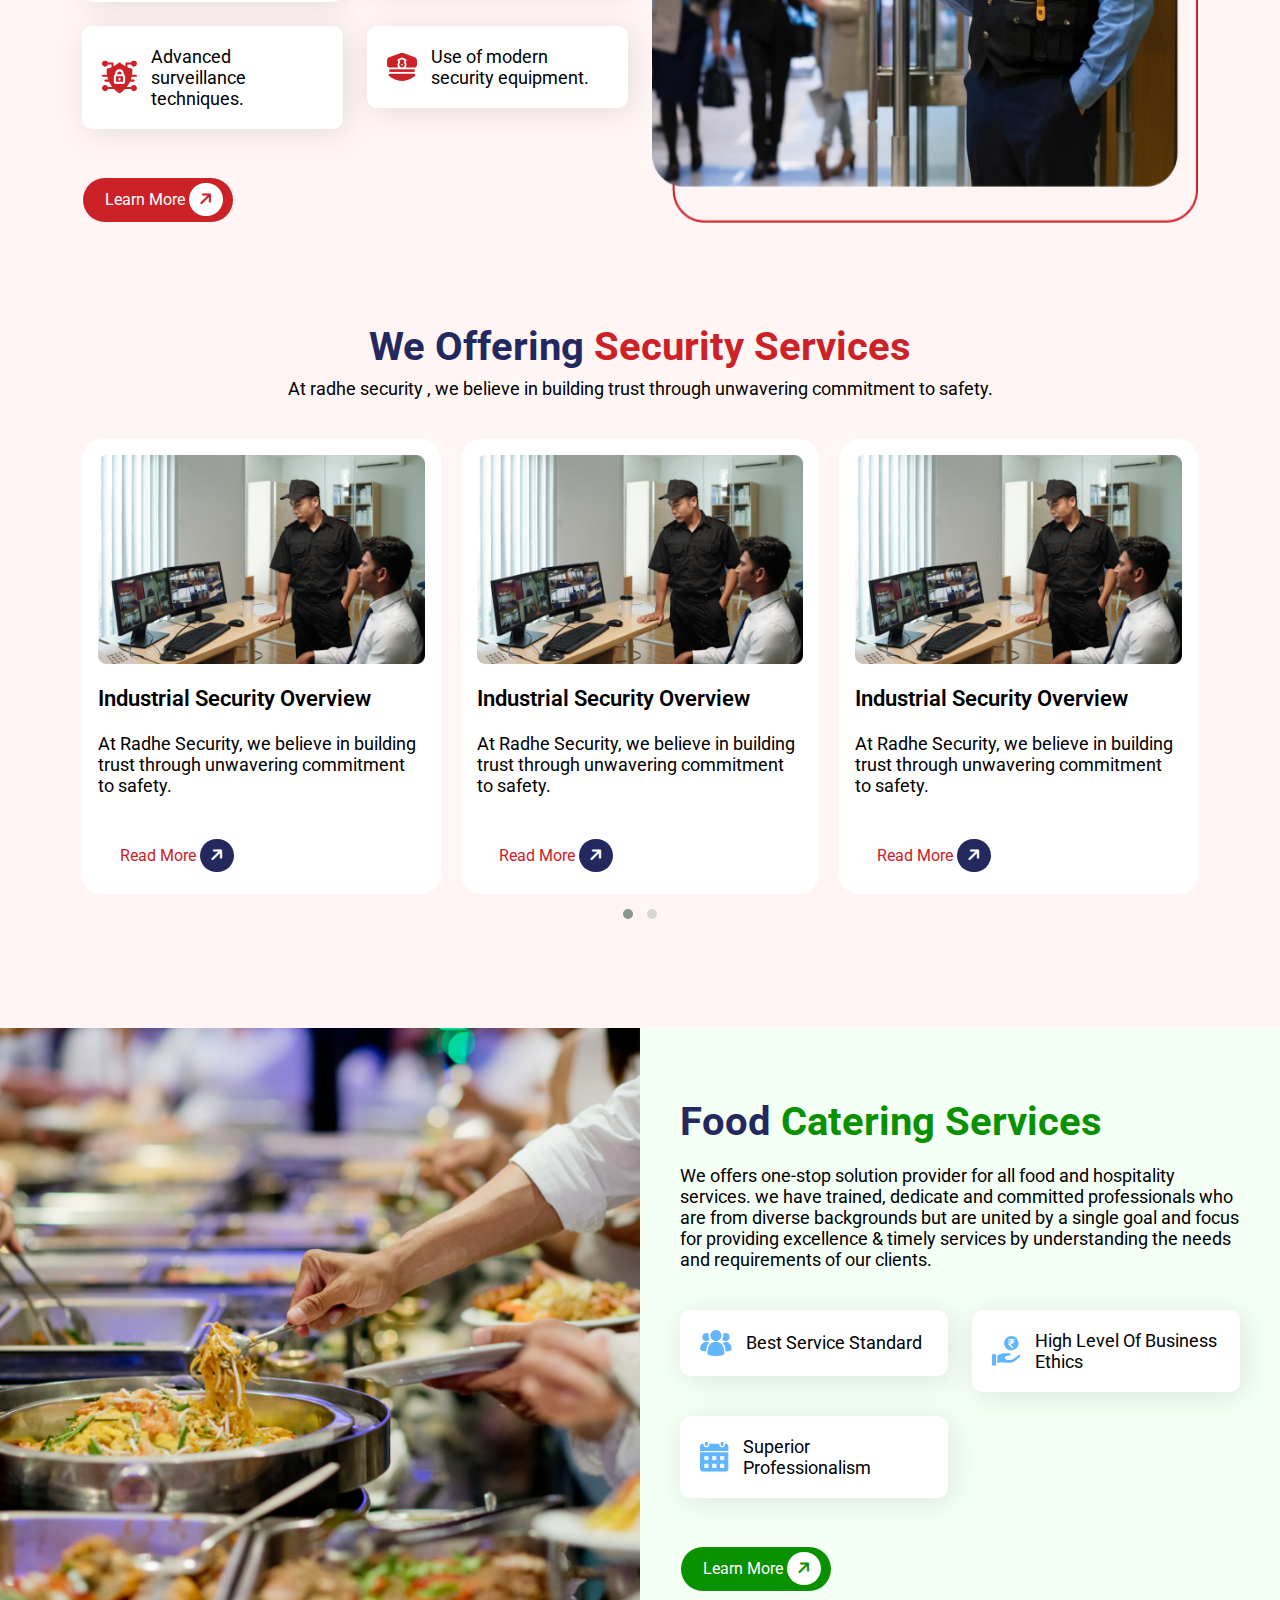
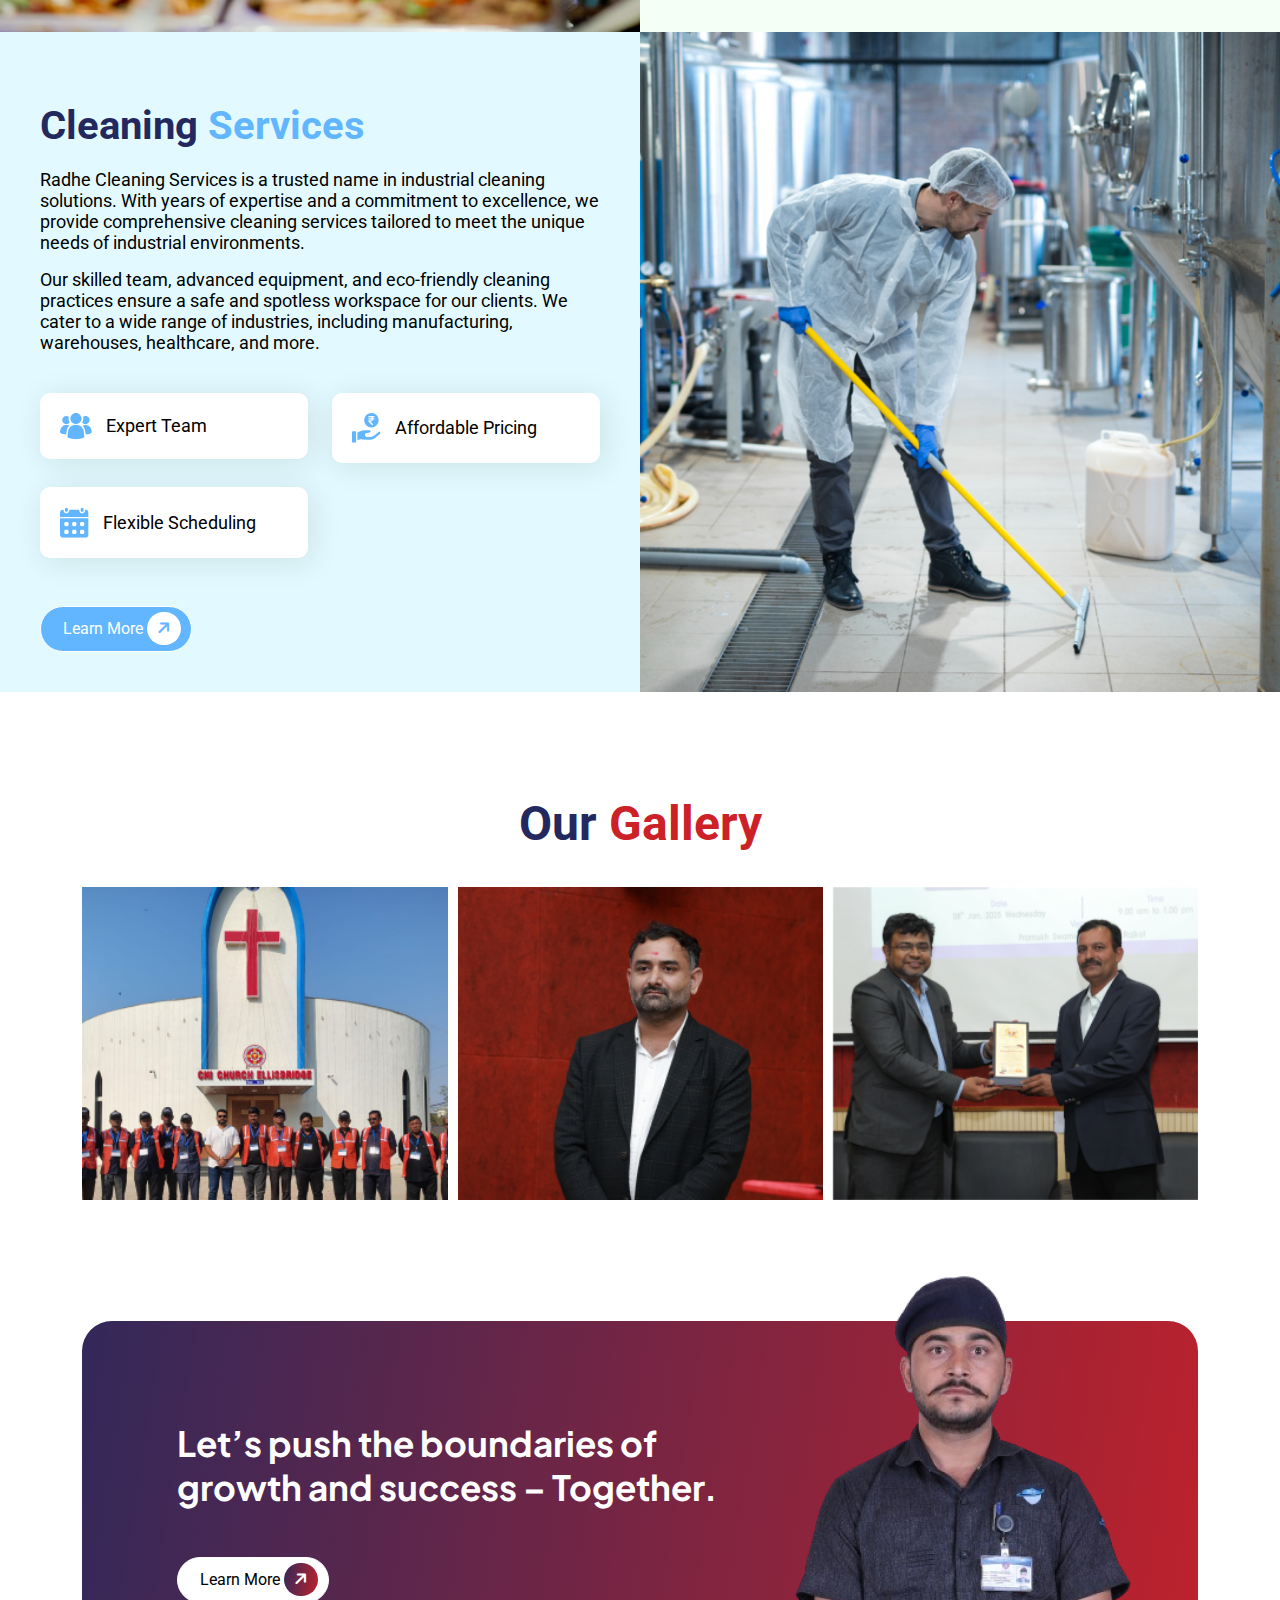
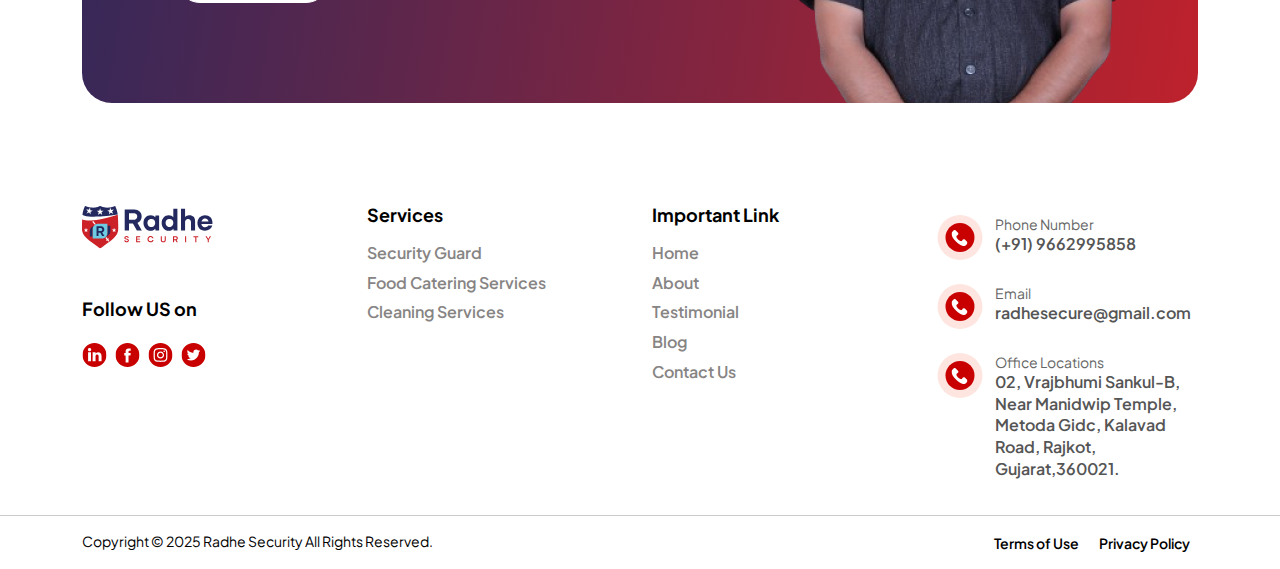
==== commit b37259d5: "Update index.html" ====
--- a/index.html
+++ b/index.html
@@ -51,7 +51,7 @@
                     <div class="collapse navbar-collapse" id="navbarNav">
                         <ul class="navbar-nav me-auto ms-0 ms-md-5">
                             <li class="nav-item">
-                                <a class="nav-link active" href="#">Home</a>
+                                <a class="nav-link active" href="index.html">Home</a>
                             </li>
                             <li class="nav-item">
                                 <a class="nav-link" href="#">Security Service</a>
@@ -63,7 +63,7 @@
                                 <a class="nav-link" href="#">Cleaning Service</a>
                             </li>
                             <li class="nav-item">
-                                <a class="nav-link" href="#">About Us</a>
+                                <a class="nav-link" href="aboutus.html">About Us</a>
                             </li>
                         </ul>
                         <!-- Optional Right-Side Button -->
@@ -597,7 +597,7 @@
                 <div class="container">
                     <div class="ft_Copyright">
                         <p class="mb-0">
-                            Copyright © 2024 Radhe Security All Rights Reserved.
+                            Copyright © 2025 Radhe Security All Rights Reserved.
 
                         </p>
                         <div class="">
@@ -632,4 +632,4 @@
     </script>
 </body>
 
-</html>+</html>
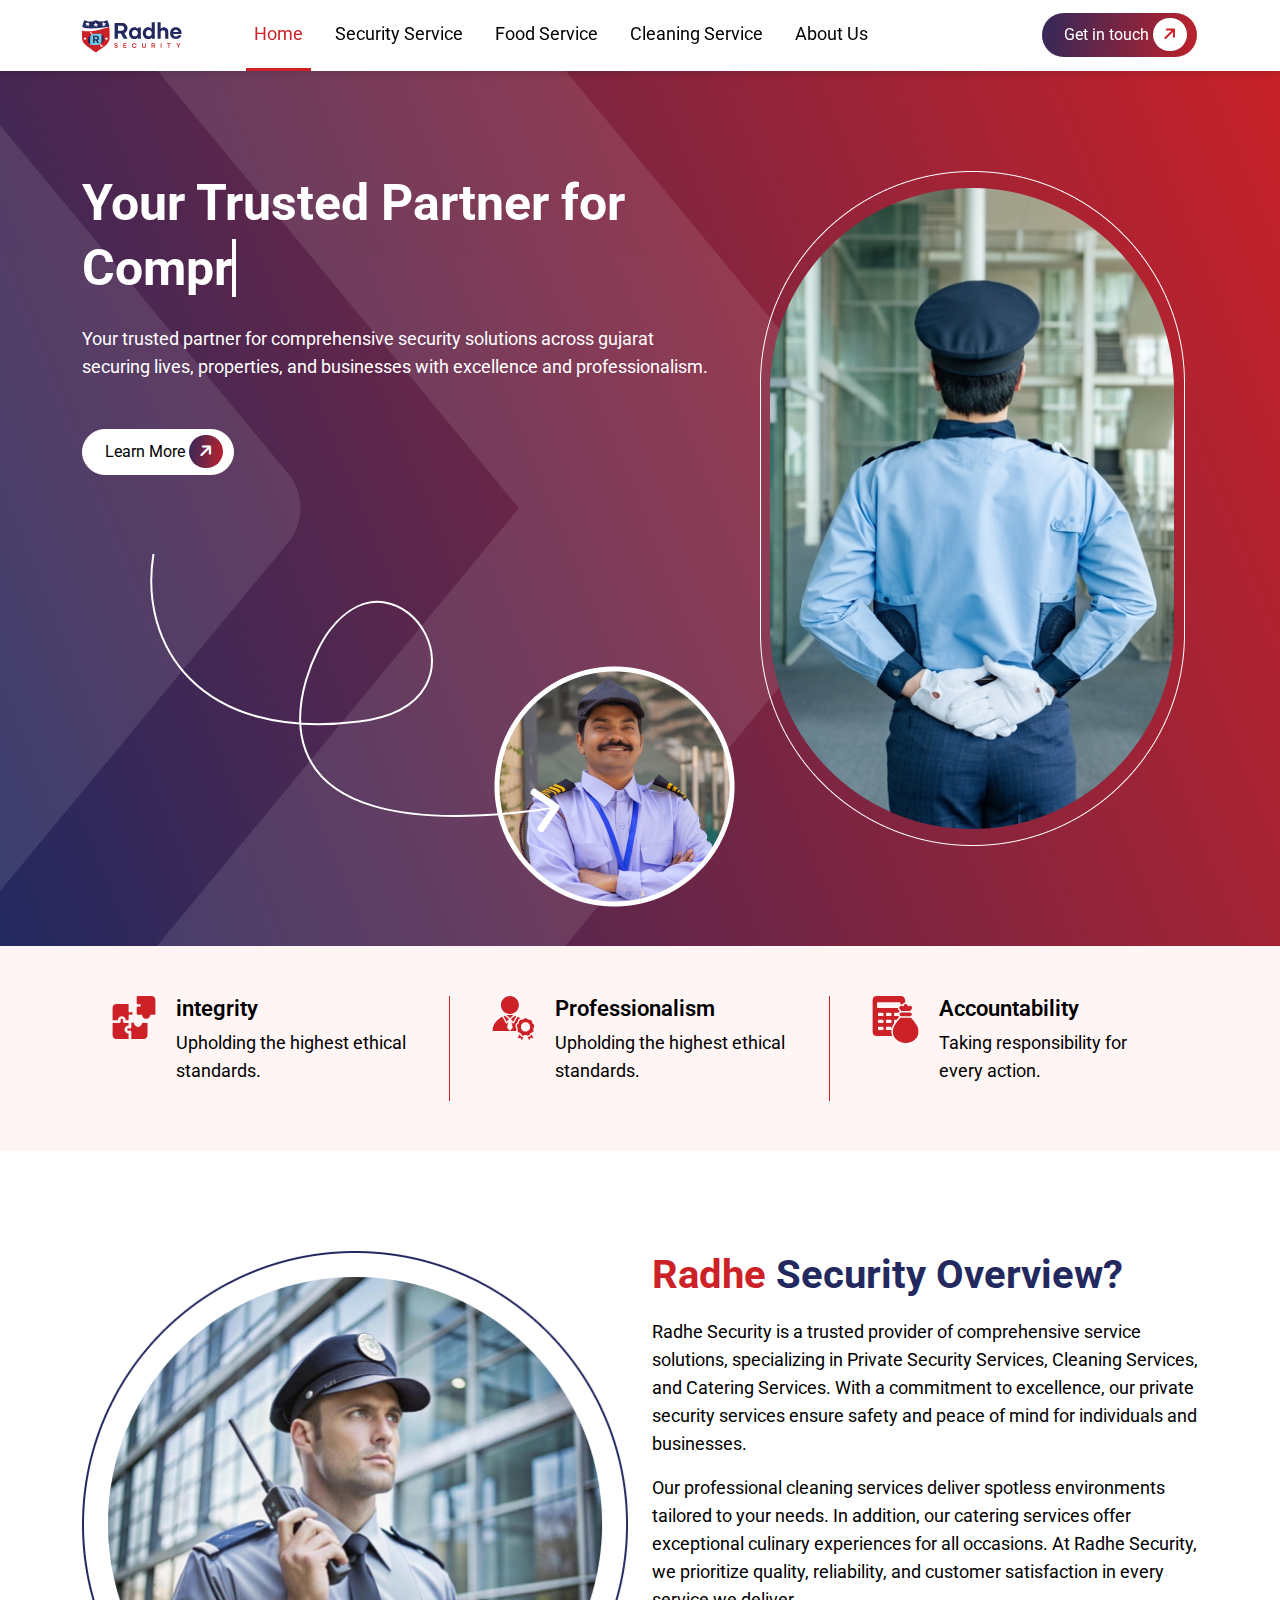
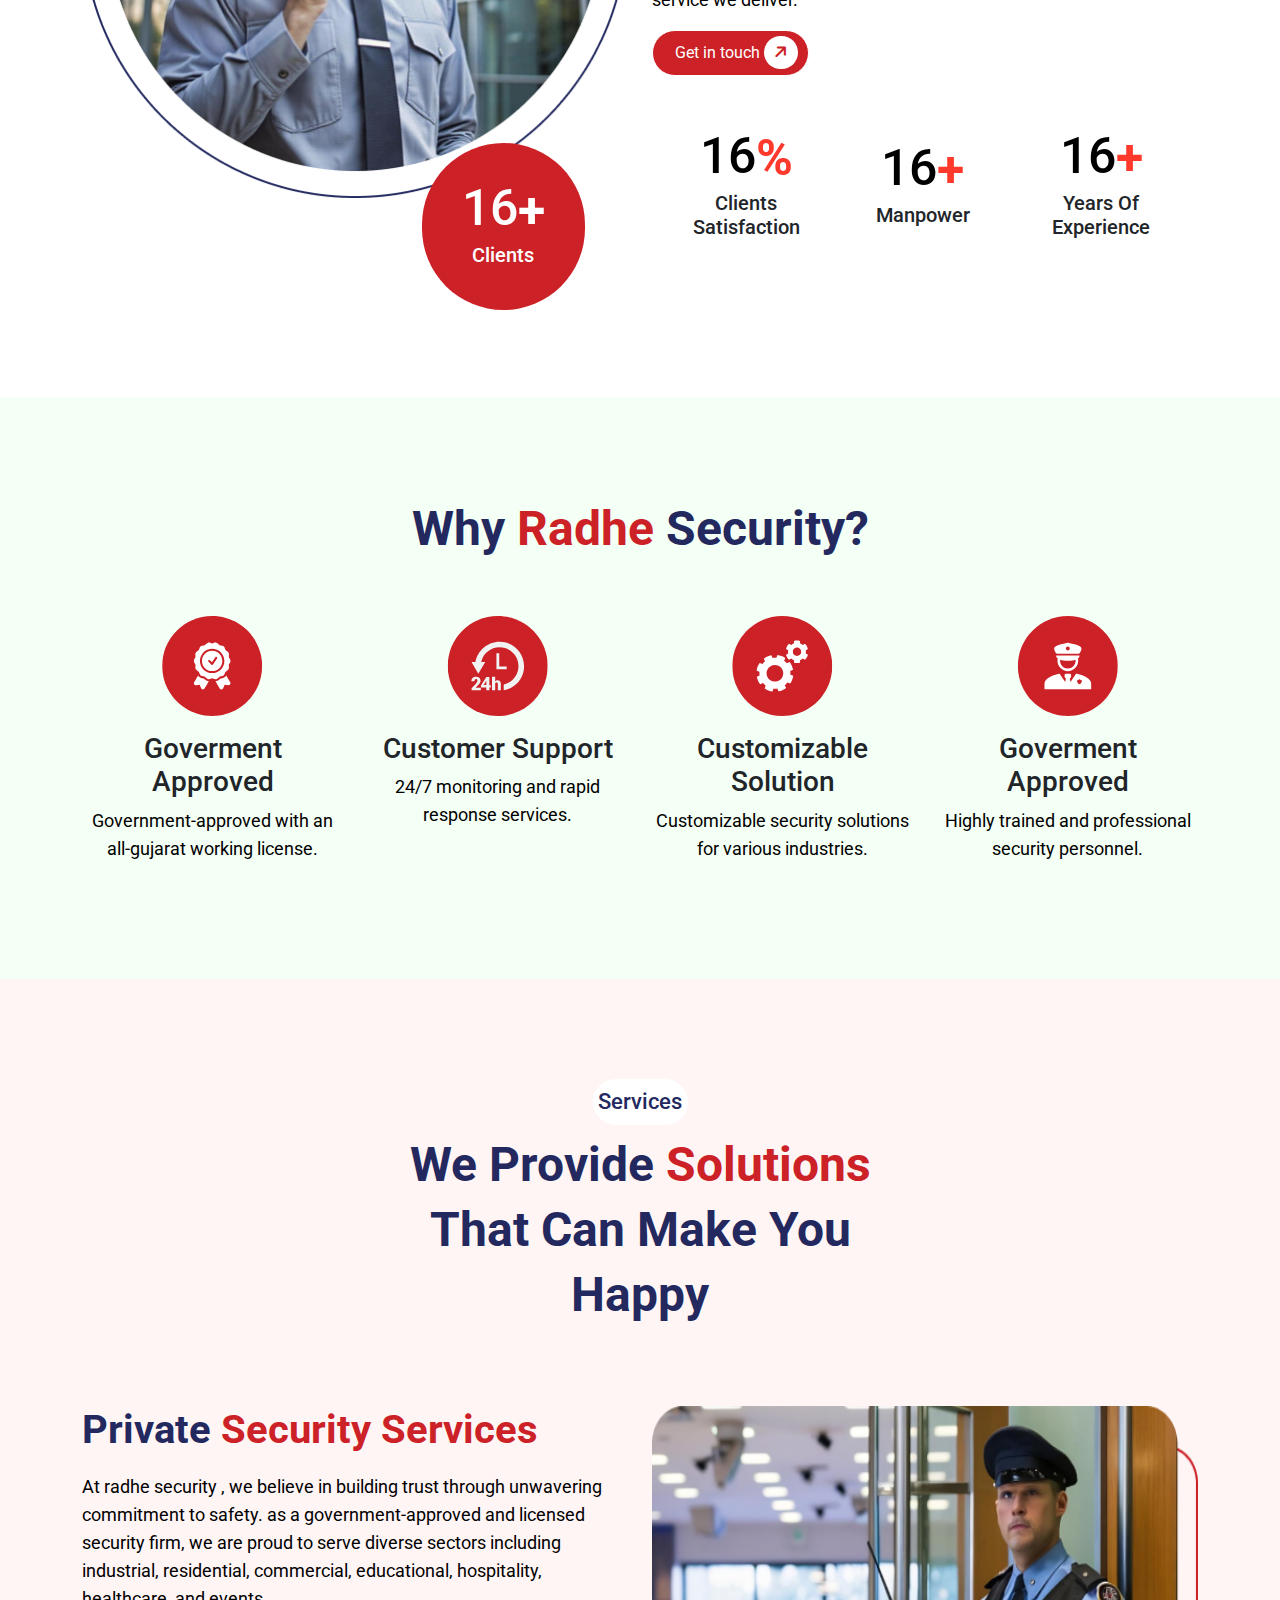
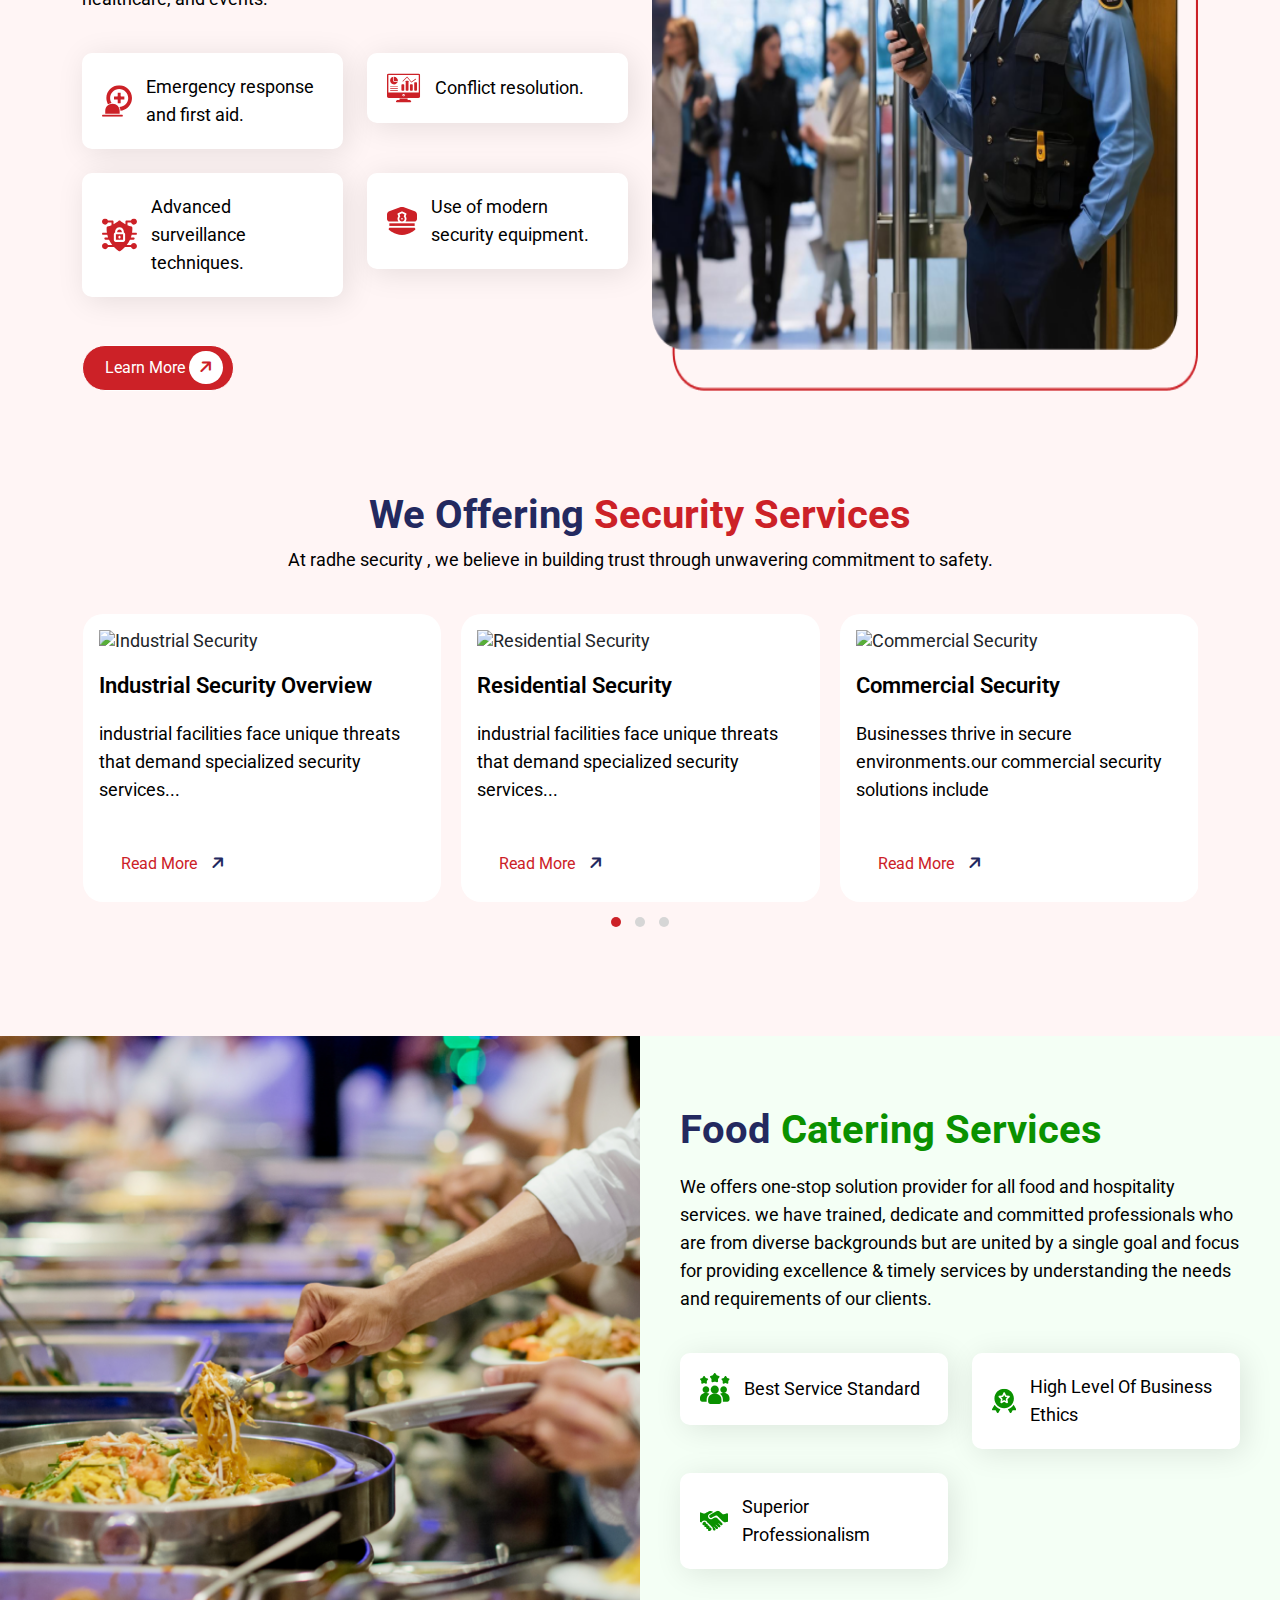
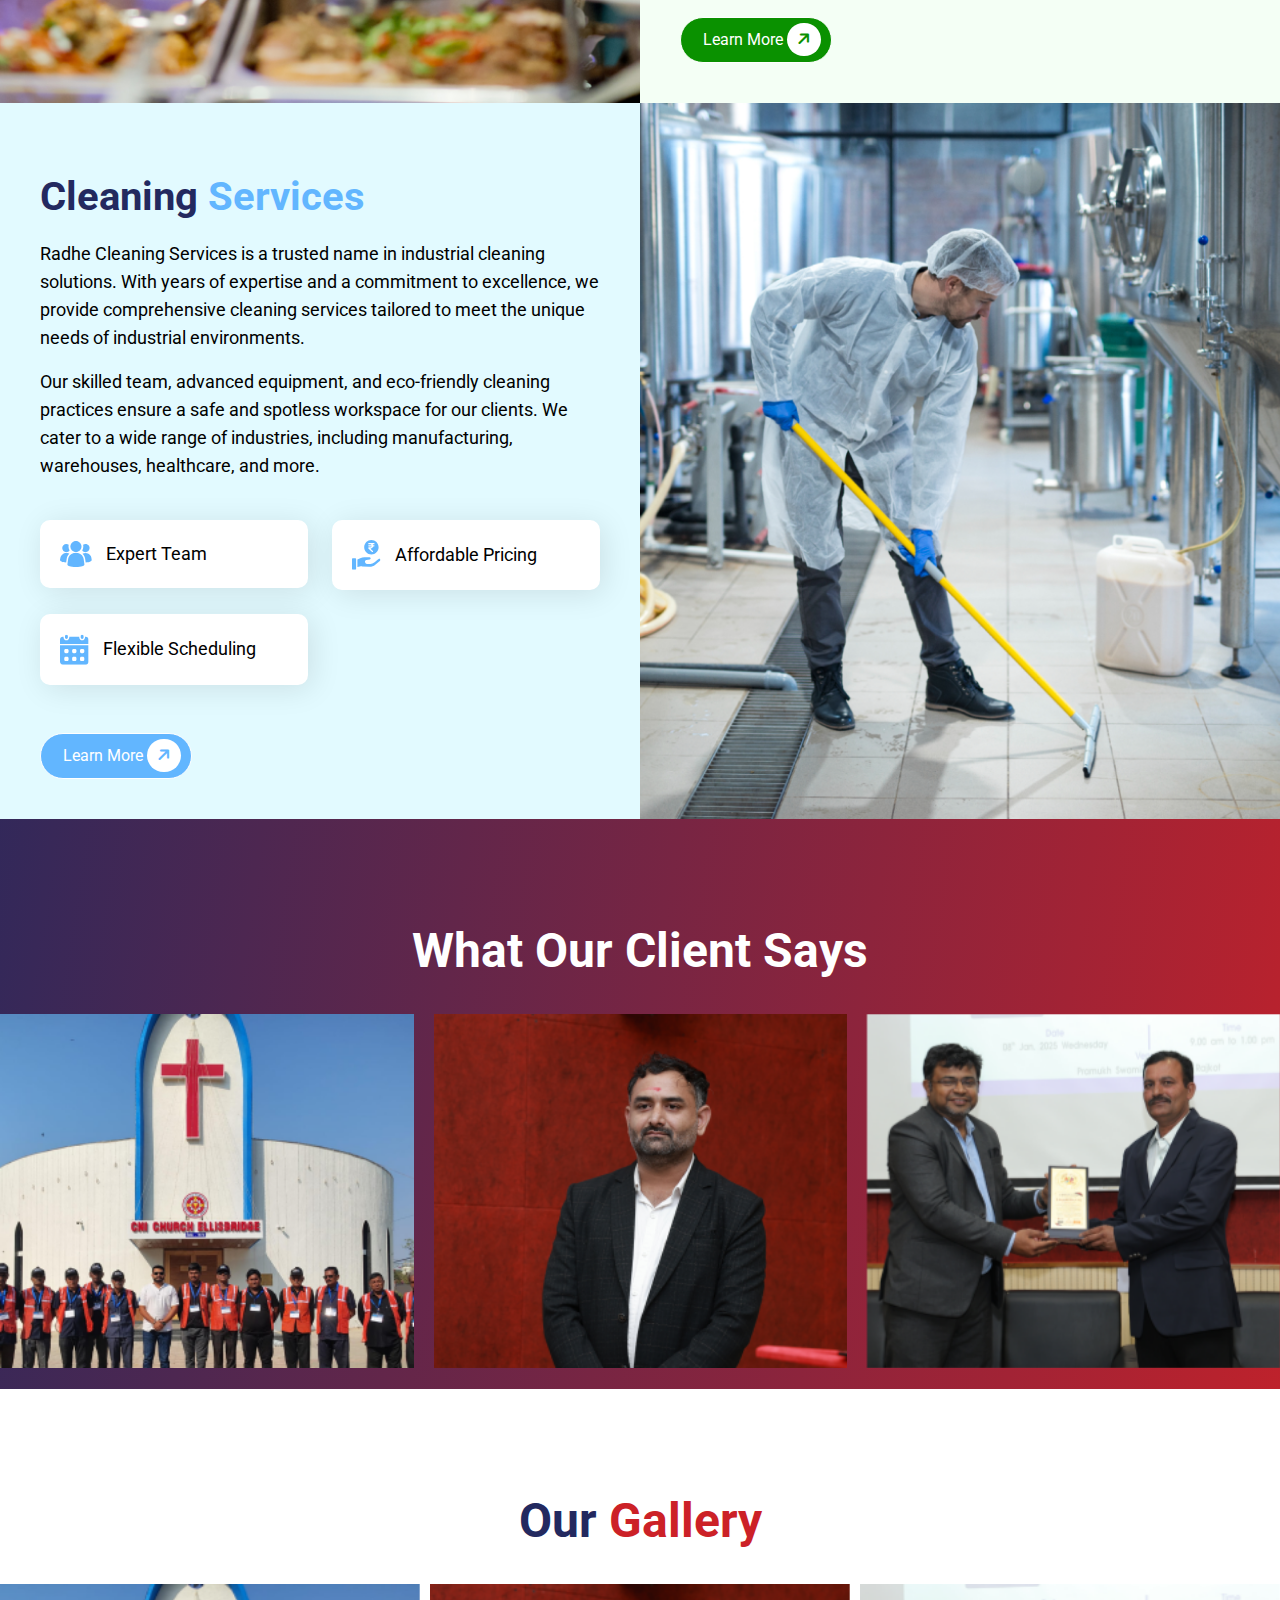
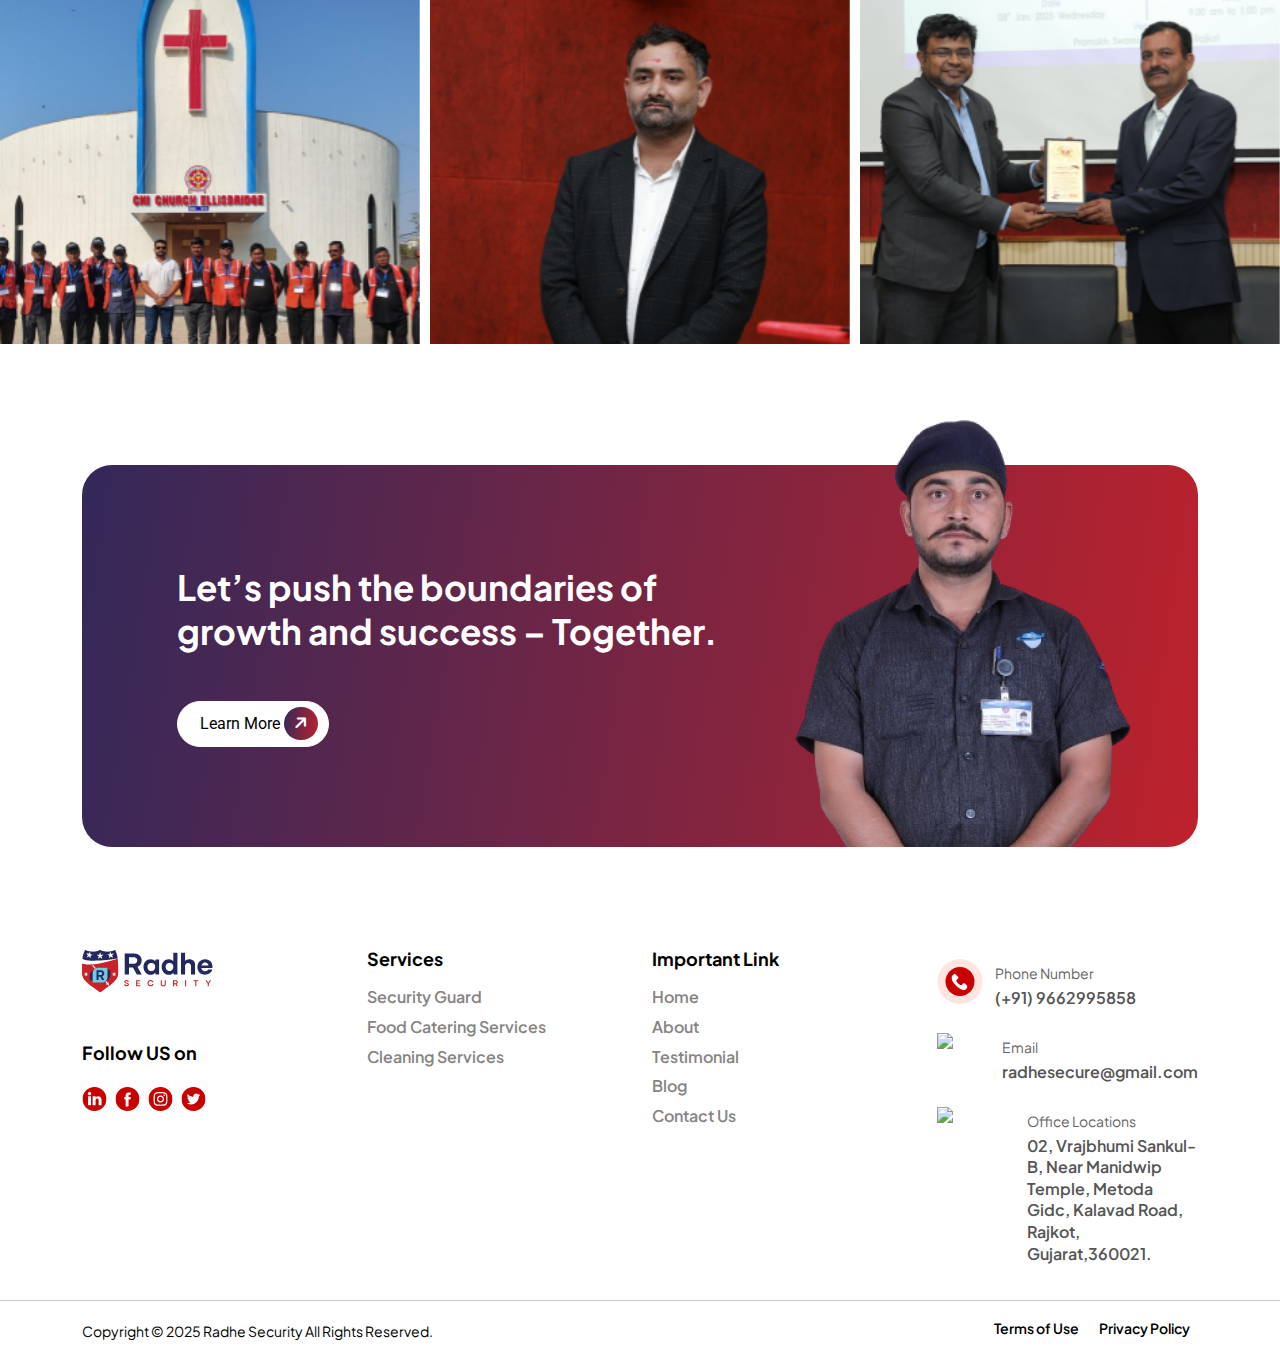
==== commit a684452b: "Update index.html" ====
--- a/index.html
+++ b/index.html
@@ -35,52 +35,85 @@
     <div class="main">
         <header class="header sticky-navbar">
             <div class="container">
-                <nav class="navbar navbar-expand-lg navbar-light ">
+                <nav class="navbar navbar-expand-lg navbar-light">
                     <!-- Logo -->
                     <a class="navbar-brand" href="index.html">
                         <img src="img/radhe_Security_logo.svg" alt="radhe_Security" width="100">
                     </a>
-
-                    <!-- Toggler for mobile view -->
-                    <button class="navbar-toggler" type="button" data-bs-toggle="collapse" data-bs-target="#navbarNav"
-                        aria-controls="navbarNav" aria-expanded="false" aria-label="Toggle navigation">
+        
+                    <!-- Toggler for Mobile View -->
+                    <button class="navbar-toggler" type="button" data-bs-toggle="offcanvas" data-bs-target="#mobileNavbar"
+                        aria-controls="mobileNavbar" aria-expanded="false" aria-label="Toggle navigation">
                         <span class="navbar-toggler-icon"></span>
                     </button>
-
-                    <!-- Navbar links -->
-                    <div class="collapse navbar-collapse" id="navbarNav">
+        
+                    <!-- Desktop Navbar (Visible on Large Screens) -->
+                    <div class="collapse navbar-collapse d-none d-lg-block" id="desktopNavbar">
                         <ul class="navbar-nav me-auto ms-0 ms-md-5">
                             <li class="nav-item">
                                 <a class="nav-link active" href="index.html">Home</a>
                             </li>
                             <li class="nav-item">
-                                <a class="nav-link" href="#">Security Service</a>
+                                <a class="nav-link" href="services.html">Security Service</a>
                             </li>
                             <li class="nav-item">
-                                <a class="nav-link" href="#">Food Service</a>
+                                <a class="nav-link" href="food-service.html">Food Service</a>
                             </li>
                             <li class="nav-item">
-                                <a class="nav-link" href="#">Cleaning Service</a>
+                                <a class="nav-link" href="cleaning-service.html">Cleaning Service</a>
                             </li>
                             <li class="nav-item">
                                 <a class="nav-link" href="aboutus.html">About Us</a>
                             </li>
                         </ul>
-                        <!-- Optional Right-Side Button -->
+                        <!-- Right-Side Button -->
                         <div class="d-lg-flex align-items-center ms-lg-3">
-                            <a href="contact.html" class="btn get_btn">Get in touch <span><i
-                                        class="fa-solid fa-arrow-right"></i></span></a>
+                            <a href="contact-us.html" class="btn get_btn">Get in touch <span><i class="fa-solid fa-arrow-right"></i></span></a>
+                        </div>
+                    </div>
+        
+                    <!-- Offcanvas Menu (Visible Only on Mobile) -->
+                    <div class="offcanvas offcanvas-end d-lg-none" id="mobileNavbar">
+                        <div class="offcanvas-header">
+                            <!-- <a class="navbar-brand" href="index.html">
+                                <img src="img/radhe_Security_logo.svg" alt="radhe_Security" width="100">
+                            </a> -->
+                            <button type="button" class="btn-close" data-bs-dismiss="offcanvas" aria-label="Close"></button>
+                        </div>
+                        <div class="offcanvas-body">
+                            <ul class="navbar-nav">
+                                <li class="nav-item">
+                                    <a class="nav-link active" href="index.html">Home</a>
+                                </li>
+                                <li class="nav-item">
+                                    <a class="nav-link" href="services.html">Security Service</a>
+                                </li>
+                                <li class="nav-item">
+                                    <a class="nav-link" href="food-service.html">Food Service</a>
+                                </li>
+                                <li class="nav-item">
+                                    <a class="nav-link" href="cleaning-service.html">Cleaning Service</a>
+                                </li>
+                                <li class="nav-item">
+                                    <a class="nav-link" href="aboutus.html">About Us</a>
+                                </li>
+                            </ul>
+                            <!-- Mobile Contact Button -->
+                            <div class="mt-3">
+                                <a href="contact-us.html" class="btn get_btn w-100">Get in touch</a>
+                            </div>
                         </div>
                     </div>
                 </nav>
             </div>
         </header>
+        
         <section class="section_pt section_pb banner_wrapper">
             <div class="container">
                 <div class="row">
                     <div class="col-md-7 position-relative">
                         <h1 class="banner_title mb-4">
-                            Your Trusted Partner for Comprehensive Security Solutions Across Gujarat
+                            Your Trusted Partner for <span class="typewrite" data-period="2000" data-type="[ &quot; Comprehensive Security Solutions Across Gujarat&quot; ]"></span> 
                         </h1>
                         <p class="text-white mb-5">
                             Your trusted partner for comprehensive security solutions across gujarat securing lives,
@@ -96,7 +129,7 @@
                         </div>
                     </div>
                     <div class="col-md-5">
-                        <div class="d-flex justify-content-center">
+                        <div class="d-flex justify-content-center mt-5 mt-md-0">
                             <img src="./img/banner.png" alt="banner" class="img-fluid">
                         </div>
                     </div>
@@ -110,7 +143,7 @@
                     <div class="col-md-4">
                         <div class="d-flex integrity_card">
                             <div class="">
-                                <img src="./img/integrity.svg" alt="">
+                                <img src="./img/integrity.svg" alt="" class="img-fluid">
                             </div>
                             <div>
                                 <h3>integrity</h3>
@@ -122,7 +155,7 @@
                     <div class="col-md-4">
                         <div class="d-flex integrity_card">
                             <div class="">
-                                <img src="./img/professionalism.svg" alt="">
+                                <img src="./img/professionalism.svg" class="img-fluid" alt="">
                             </div>
                             <div>
                                 <h3>Professionalism</h3>
@@ -134,7 +167,7 @@
                     <div class="col-md-4">
                         <div class="d-flex integrity_card">
                             <div class="">
-                                <img src="./img/accountability.svg" alt="">
+                                <img src="./img/accountability.svg" class="img-fluid" alt="">
                             </div>
                             <div>
                                 <h3>Accountability</h3>
@@ -148,8 +181,11 @@
         <section class="section_pt section_pb">
             <div class="container">
                 <div class="row">
-                    <div class="col-md-6 d-flex justify-content-center">
-                        <img src="img/aboutus.png" alt="aboutus">
+                    <div class="col-md-6">
+                        <div class=" d-flex justify-content-center">
+                            <img src="img/aboutus.png" alt="aboutus" class="about_img img-fluid">
+
+                        </div>
                     </div>
                     <div class="col-md-6">
                         <h2 class="service_title">
@@ -157,7 +193,7 @@
                         </h2>
                         <p>Radhe Security is a trusted provider of comprehensive service solutions, specializing in Private Security Services, Cleaning Services, and Catering Services. With a commitment to excellence, our private security services ensure safety and peace of mind for individuals and businesses.</p>
                         <p>Our professional cleaning services deliver spotless environments tailored to your needs. In addition, our catering services offer exceptional culinary experiences for all occasions. At Radhe Security, we prioritize quality, reliability, and customer satisfaction in every service we deliver.</p>
-                        <a href="#" class="btn get_btn red_btn">Get in touch <span><i
+                        <a href="aboutus.html" class="btn get_btn red_btn">Get in touch <span><i
                             class="fa-solid fa-arrow-right"></i></span></a>
                             <div id="counter" class="counter position-relative">
 
@@ -231,7 +267,7 @@
         <section class="section_pt light_red">
             <div class="container">
                 <div class="row justify-content-center">
-                    <h3 class="sub_common_head col-md-1">Services</h3>
+                    <h3 class="sub_common_head col-md-1 col-4">Services</h3>
                 </div>
                 <div class="row justify-content-center mb-5">
                     <h2 class="common_head col-md-6">We Provide <span class="red_text">Solutions</span> That Can Make You Happy</h2>
@@ -277,11 +313,11 @@
                         </div>
                        </div>
                        </div>
-                       <a href="#" class="btn get_btn red_btn">Learn More <span><i
+                       <a href="services.html" class="btn get_btn red_btn">Learn More <span><i
                         class="fa-solid fa-arrow-right"></i></span></a>
                    </div>
                     <div class="col-md-6 d-flex justify-content-center">
-                       <img src="img/privateservices.png" alt="privateservices" class="img-fluid">
+                       <img src="img/privateservices.png" alt="privateservices" class="img-fluid mt-5 mt-md-0">
                     </div>
                 </div>
             </div>
@@ -298,44 +334,60 @@
             </div>
             <div class="owl-carousel blog_slider owl-theme">
                 <div class="offering_services_card">
-                    <img src="img/industrialsecurity.png" alt="Industrial Security " class="img-fluid">
+                    <img src="img/services/industrial.jpg" alt="Industrial Security " class="img-fluid">
                     <div class="offering_card_title">Industrial Security Overview</div>
                     <p>
-                        At Radhe Security, we believe in building trust through unwavering commitment to safety.
+                        industrial facilities face unique threats that demand specialized security services...
                     </p>
-                    <a href="#" class="btn get_btn read_more_btn">Read More <span><i class="fa-solid fa-arrow-right"></i></span></a>
+                    <a href="services.html#industrialsecurity" class="btn get_btn read_more_btn">Read More <span><i class="fa-solid fa-arrow-right"></i></span></a>
                 </div>
                 <div class="offering_services_card">
-                    <img src="img/industrialsecurity.png" alt="Industrial Security " class="img-fluid">
-                    <div class="offering_card_title">Industrial Security Overview</div>
+                    <img src="img/services/residential.jpg" alt="Residential Security " class="img-fluid">
+                    <div class="offering_card_title">Residential Security </div>
                     <p>
-                        At Radhe Security, we believe in building trust through unwavering commitment to safety.
+                        industrial facilities face unique threats that demand specialized security services...
+                                        </p>
+                    <a href="services.html#residentialsecurity" class="btn get_btn read_more_btn">Read More <span><i class="fa-solid fa-arrow-right"></i></span></a>
+                </div>
+                <div class="offering_services_card">
+                    <img src="img/services/commercial.jpg" alt="Commercial Security " class="img-fluid">
+                    <div class="offering_card_title">Commercial Security</div>
+                    <p>
+                        Businesses thrive in secure environments.our commercial security solutions include
                     </p>
-                    <a href="#" class="btn get_btn read_more_btn">Read More <span><i class="fa-solid fa-arrow-right"></i></span></a>
+                    <a href="services.html#commercialsecurity" class="btn get_btn read_more_btn">Read More <span><i class="fa-solid fa-arrow-right"></i></span></a>
                 </div>
                 <div class="offering_services_card">
-                    <img src="img/industrialsecurity.png" alt="Industrial Security " class="img-fluid">
-                    <div class="offering_card_title">Industrial Security Overview</div>
+                    <img src="img/services/restaurant.jpg" alt="Hotel and Restaurant Security " class="img-fluid">
+                    <div class="offering_card_title">Hotel and Restaurant Security</div>
                     <p>
-                        At Radhe Security, we believe in building trust through unwavering commitment to safety.
+                        The hospitality sector demands a fine balance between welcoming guests and maintaining...
                     </p>
-                    <a href="#" class="btn get_btn read_more_btn">Read More <span><i class="fa-solid fa-arrow-right"></i></span></a>
+                    <a href="services.html#restaurantsecurity" class="btn get_btn read_more_btn">Read More <span><i class="fa-solid fa-arrow-right"></i></span></a>
                 </div>
                 <div class="offering_services_card">
-                    <img src="img/industrialsecurity.png" alt="Industrial Security " class="img-fluid">
-                    <div class="offering_card_title">Industrial Security Overview</div>
+                    <img src="img/services/school.jpg" alt="School and College Security " class="img-fluid">
+                    <div class="offering_card_title">School and College Security</div>
                     <p>
-                        At Radhe Security, we believe in building trust through unwavering commitment to safety.
+                        Educational institutions require specialized protection to create a safe learning...
                     </p>
-                    <a href="#" class="btn get_btn read_more_btn">Read More <span><i class="fa-solid fa-arrow-right"></i></span></a>
+                    <a href="services.html#collegesecurity" class="btn get_btn read_more_btn">Read More <span><i class="fa-solid fa-arrow-right"></i></span></a>
                 </div>
                 <div class="offering_services_card">
-                    <img src="img/industrialsecurity.png" alt="Industrial Security " class="img-fluid">
-                    <div class="offering_card_title">Industrial Security Overview</div>
+                    <img src="img/services/event.jpg" alt="Event Security" class="img-fluid">
+                    <div class="offering_card_title">Event Security</div>
                     <p>
-                        At Radhe Security, we believe in building trust through unwavering commitment to safety.
+                        From small gatherings to large-scale events, radhe security ensures safety and smooth...
                     </p>
-                    <a href="#" class="btn get_btn read_more_btn">Read More <span><i class="fa-solid fa-arrow-right"></i></span></a>
+                    <a href="services.html#Eventsecurity" class="btn get_btn read_more_btn">Read More <span><i class="fa-solid fa-arrow-right"></i></span></a>
+                </div>
+                <div class="offering_services_card">
+                    <img src="img/services/hospital.jpg" alt="Hospital & Healthcare Security" class="img-fluid">
+                    <div class="offering_card_title">Hospital & Healthcare Security</div>
+                    <p>
+                        Healthcare facilities require a calm and controlled environment to operate ...
+                    </p>
+                    <a href="services.html#hospitalsecurity" class="btn get_btn read_more_btn">Read More <span><i class="fa-solid fa-arrow-right"></i></span></a>
                 </div>
             </div>
             
@@ -359,17 +411,36 @@
                                <div class="row g-4 mb-5 mt-3">
                                <div class="col-md-6">
                                 <div class="service_card ">
-                                    <img src="img/Expert_Team.svg" alt="Best Service
-                                    Standard">
+                                    <svg xmlns="http://www.w3.org/2000/svg" width="30" height="32" viewBox="0 0 30 32" fill="none">
+                                        <path d="M9.48098 20.7975C7.76098 22.1475 6.65098 24.2475 6.65098 26.6075V28.8275H2.22098C0.990976 28.8275 0.000976562 27.8375 0.000976562 26.6075V25.1275C0.000976562 22.2675 2.31098 19.9575 5.17098 19.9575H6.65098C7.70098 19.9575 8.67098 20.2675 9.48098 20.7975Z" fill="#0A9100"/>
+                                        <path d="M23.6408 19.9471C25.4744 19.9471 26.9608 18.4607 26.9608 16.6271C26.9608 14.7935 25.4744 13.3071 23.6408 13.3071C21.8072 13.3071 20.3208 14.7935 20.3208 16.6271C20.3208 18.4607 21.8072 19.9471 23.6408 19.9471Z" fill="#0A9100"/>
+                                        <path d="M5.91082 19.9471C7.74441 19.9471 9.23082 18.4607 9.23082 16.6271C9.23082 14.7935 7.74441 13.3071 5.91082 13.3071C4.07723 13.3071 2.59082 14.7935 2.59082 16.6271C2.59082 18.4607 4.07723 19.9471 5.91082 19.9471Z" fill="#0A9100"/>
+                                        <path d="M29.5508 25.1275V26.6075C29.5508 27.8375 28.5608 28.8275 27.3308 28.8275H22.9008V26.6075C22.9008 24.2475 21.7908 22.1475 20.0708 20.7975C20.8808 20.2675 21.8508 19.9575 22.9008 19.9575H24.3808C27.2408 19.9575 29.5508 22.2675 29.5508 25.1275Z" fill="#0A9100"/>
+                                        <path d="M14.7709 20.6874C17.0132 20.6874 18.8309 18.8697 18.8309 16.6274C18.8309 14.3851 17.0132 12.5674 14.7709 12.5674C12.5287 12.5674 10.7109 14.3851 10.7109 16.6274C10.7109 18.8697 12.5287 20.6874 14.7709 20.6874Z" fill="#0A9100"/>
+                                        <path d="M15.5111 20.6973H14.0311C10.7711 20.6973 8.12109 23.3473 8.12109 26.6073V28.8273C8.12109 30.0473 9.11109 31.0473 10.3411 31.0473H19.2111C20.4311 31.0473 21.4311 30.0573 21.4311 28.8273V26.6073C21.4311 23.3473 18.7811 20.6973 15.5211 20.6973H15.5111Z" fill="#0A9100"/>
+                                        <path d="M25.4908 10.1176L23.7108 10.7476C23.2008 10.9276 22.6808 10.5476 22.6908 10.0076L22.7408 8.11756L21.5908 6.61756C21.2608 6.18756 21.4608 5.56756 21.9808 5.41756L23.8008 4.88756L24.8708 3.32756C25.1708 2.88756 25.8308 2.88756 26.1308 3.32756L27.2008 4.88756L29.0208 5.41756C29.5308 5.56756 29.7408 6.18756 29.4108 6.61756L28.2608 8.11756L28.3108 10.0076C28.3208 10.5476 27.8008 10.9276 27.2908 10.7476L25.5108 10.1176H25.4908Z" fill="#0A9100"/>
+                                        <path d="M4.06111 10.1176L2.28111 10.7476C1.77111 10.9276 1.25111 10.5476 1.26111 10.0076L1.31111 8.11756L0.161111 6.61756C-0.168889 6.18756 0.0311107 5.56756 0.551111 5.41756L2.37111 4.88756L3.44111 3.32756C3.74111 2.88756 4.40111 2.88756 4.70111 3.32756L5.77111 4.88756L7.59111 5.41756C8.10111 5.56756 8.31111 6.18756 7.98111 6.61756L6.83111 8.11756L6.88111 10.0076C6.89111 10.5476 6.37111 10.9276 5.86111 10.7476L4.08111 10.1176H4.06111Z" fill="#0A9100"/>
+                                        <path d="M14.7708 8.4475L12.6608 9.1975C12.0608 9.4075 11.4308 8.9575 11.4508 8.3175L11.5108 6.0775L10.1408 4.2975C9.7508 3.7975 9.9908 3.0575 10.6008 2.8775L12.7508 2.2475L14.0208 0.3975C14.3808 -0.1325 15.1508 -0.1325 15.5108 0.3975L16.7808 2.2475L18.9308 2.8775C19.5408 3.0575 19.7808 3.7975 19.3908 4.2975L18.0208 6.0775L18.0808 8.3175C18.1008 8.9575 17.4708 9.4075 16.8708 9.1975L14.7608 8.4475H14.7708Z" fill="#0A9100"/>
+                                      </svg>
                                     <P class="mb-0">Best Service
                                         Standard</P>
                                 </div>
                                </div>
                                <div class="col-md-6">
                                 <div class="service_card ">
-                                    <img src="img/Affordable_Pricing.svg" alt="High Level
-                                    Of Business
-                                    Ethics">
+                                    <svg xmlns="http://www.w3.org/2000/svg" width="30" height="30" viewBox="0 0 30 30" fill="none">
+                                        <g clip-path="url(#clip0_56_374)">
+                                          <path d="M29.8798 24.9969L26.7541 19.5869C25.0617 22.2041 22.5463 24.1831 19.6055 25.2096L22.0839 29.5006C22.2596 29.815 22.5925 30 22.9532 30C23.3046 30 23.6375 29.8058 23.8132 29.5006L25.5518 26.5043H29.0105C29.3712 26.5043 29.7041 26.3193 29.8798 26.0049C30.0555 25.6997 30.0555 25.3113 29.8798 25.0062V24.9969Z" fill="#0A9100"/>
+                                          <path d="M3.26448 19.5869L0.129462 24.9969C-0.0462466 25.3021 -0.0462466 25.6905 0.129462 25.9956C0.305171 26.3101 0.638094 26.495 0.99876 26.495H4.45745L6.19605 29.4913C6.37176 29.7965 6.70468 29.9907 7.0561 29.9907C7.41676 29.9907 7.74968 29.8057 7.92539 29.4913L10.4038 25.2003C7.463 24.1738 4.94759 22.1948 3.25523 19.5776L3.26448 19.5869Z" fill="#0A9100"/>
+                                          <path d="M16.0081 9.47898L15.0093 7.48145L14.0105 9.47898C13.8626 9.77491 13.5851 9.96911 13.2615 10.0154L11.116 10.339L12.6789 11.8834C12.91 12.1146 13.021 12.4383 12.9655 12.762L12.5956 14.926L14.5099 13.9272C14.8059 13.7792 15.1573 13.7792 15.4532 13.9272L17.3675 14.926L17.0253 12.762C16.9699 12.4383 17.0808 12.1146 17.312 11.8834L18.8749 10.339L16.7387 9.99686C16.4335 9.94137 16.1745 9.74717 16.0266 9.47898H16.0081Z" fill="#0A9100"/>
+                                          <path d="M27.0036 12.0037C27.0036 5.373 21.6306 0 14.9999 0C8.36924 0 3.00549 5.373 3.00549 12.0037C3.00549 18.6344 8.37849 24.0074 15.0092 24.0074C21.6399 24.0074 27.0129 18.6344 27.0129 12.0037H27.0036ZM21.7046 10.3668L19.0782 12.947L19.6978 16.5906C19.7718 16.9698 19.6146 17.3674 19.3002 17.5894C19.1337 17.7096 18.9303 17.7744 18.7176 17.7836C18.5511 17.7836 18.3939 17.7374 18.2459 17.6634L15.0092 15.934L11.7724 17.6449C11.4488 17.8021 11.0696 17.7744 10.7737 17.5709C10.4593 17.3397 10.302 16.9513 10.376 16.5721L10.9956 12.9285L8.31375 10.3668C7.9161 9.98767 7.90685 9.34957 8.28601 8.95191C8.44322 8.7947 8.64668 8.68372 8.85938 8.65598L12.4938 8.12885L14.1122 4.81813C14.3526 4.31874 14.9537 4.11529 15.4438 4.35573C15.6473 4.45746 15.8138 4.61467 15.9062 4.81813L17.5246 8.12885L21.159 8.65598C21.7046 8.73921 22.0838 9.2386 22.0006 9.79347C21.9728 10.0154 21.8618 10.2189 21.7046 10.3668Z" fill="#0A9100"/>
+                                        </g>
+                                        <defs>
+                                          <clipPath id="clip0_56_374">
+                                            <rect width="30.0093" height="30" fill="white"/>
+                                          </clipPath>
+                                        </defs>
+                                      </svg>
                                     <P class="mb-0">High Level
                                         Of Business
                                         Ethics</P>
@@ -377,8 +448,16 @@
                                </div>
                                <div class="col-md-6">
                                 <div class="service_card ">
-                                    <img src="img/Flexible_Scheduling.svg" alt="Superior
-                                    Professionalism">
+                                    <svg xmlns="http://www.w3.org/2000/svg" width="30" height="22" viewBox="0 0 30 22" fill="none">
+                                        <g clip-path="url(#clip0_56_370)">
+                                          <path d="M30 2.73461V11.8144C30 11.8144 28.0537 12.1971 27.6547 12.246C27.2557 12.2949 26.0016 12.702 25.0896 11.8307C23.6889 10.4871 18.7052 5.53591 18.7052 5.53591C18.7052 5.53591 17.8502 4.69715 16.4658 5.4219C15.2036 6.08966 13.3225 7.06686 12.5407 7.44959C11.0586 8.23949 9.82899 6.98542 9.82899 6.03265C9.82899 5.29161 10.2932 4.79487 10.9528 4.42028C12.7362 3.33721 16.5065 1.21995 18.0782 0.389331C19.0309 -0.115555 19.715 -0.164415 21.0261 0.943077C22.6384 2.30301 24.0717 3.53265 24.0717 3.53265C24.0717 3.53265 24.5358 3.92353 25.285 3.76881C27.1173 3.37793 29.9919 2.73461 29.9919 2.73461H30ZM10.1792 18.1255C10.4235 17.5066 10.342 16.8144 9.87785 16.334C9.46254 15.9105 8.85179 15.7965 8.27362 15.9268C8.43648 15.3568 8.34691 14.746 7.9316 14.3144C7.51629 13.891 6.90554 13.777 6.32736 13.9072C6.49023 13.3372 6.40065 12.7265 5.9772 12.2949C5.32573 11.6271 4.19381 11.6515 3.44463 12.36C2.70358 13.0685 2.23127 14.3551 2.89088 15.1125C3.55049 15.8698 4.30782 15.4056 4.88599 15.2753C4.72313 15.8454 4.24267 16.3828 4.83713 17.132C5.4316 17.8812 6.25407 17.4252 6.83225 17.2949C6.66938 17.8649 6.21336 18.4512 6.78339 19.1434C7.36156 19.8437 8.29805 19.4691 8.92508 19.2737C8.68892 19.8926 8.16775 20.5603 8.82736 21.3014C9.48697 22.0506 11.0098 21.7085 11.7508 20.9919C12.4919 20.2835 12.5651 19.1597 11.9137 18.4838C11.4658 18.0196 10.7899 17.9138 10.171 18.1092L10.1792 18.1255ZM23.7622 13.4024C18.3795 8.01962 20.9121 10.5522 18.013 7.65317C18.013 7.65317 17.1417 6.78998 15.9935 7.28673C15.1873 7.63689 14.1531 8.11734 13.3713 8.48379C12.5163 8.93168 11.8974 9.07011 11.6042 9.07011C9.95114 9.06197 8.59935 7.72646 8.59935 6.07337C8.59935 4.99845 9.16938 4.06197 10.0163 3.53265C11.2134 2.70203 13.9658 1.24438 13.9658 1.24438C13.9658 1.24438 13.127 0.185748 11.2948 0.185748C9.46254 0.185748 5.62704 2.70203 5.62704 2.70203C5.62704 2.70203 4.53583 3.40236 2.9886 2.77532L0 1.72484V12.1157C0 12.1157 0.855049 12.36 1.62052 12.6776C1.79153 12.1809 2.07655 11.7248 2.45928 11.3502C3.72964 10.1369 5.83876 10.1287 7.00326 11.3177C7.35342 11.6841 7.59772 12.1157 7.71987 12.588C8.18404 12.7346 8.60749 12.9871 8.94951 13.3372C9.29967 13.6955 9.54397 14.1353 9.66612 14.6076C10.1303 14.7542 10.5537 15.0066 10.8958 15.3568C11.2785 15.7558 11.5391 16.2281 11.6531 16.7493C12.1417 16.8877 12.5814 17.1564 12.9316 17.5147C13.6238 18.2313 13.8762 19.2004 13.7215 20.1369C13.7296 20.1532 14.1531 20.6173 14.4137 20.8861C14.9267 21.3991 15.7655 21.3991 16.2785 20.8861C16.7915 20.373 16.7915 19.5343 16.2785 19.0213C16.2622 19.005 14.43 17.0831 14.5765 16.9366C14.7231 16.79 17.0603 19.2167 17.101 19.2656C17.614 19.7786 18.4528 19.7786 18.9658 19.2656C19.4788 18.7525 19.4788 17.9138 18.9658 17.4007C18.9414 17.3763 18.8355 17.2786 18.7948 17.2379C18.7948 17.2379 16.4821 15.1776 16.6531 14.9985C16.8322 14.8193 19.7068 17.5066 19.715 17.5066C20.228 17.9708 21.0261 17.9708 21.5228 17.474C22.0033 16.9936 22.0195 16.2281 21.5879 15.7069C21.5798 15.6825 19.3974 13.4024 19.5684 13.2314C19.7394 13.0603 21.8974 15.2835 21.9055 15.2835C22.4186 15.7965 23.2573 15.7965 23.7704 15.2835C24.2834 14.7704 24.2834 13.9317 23.7704 13.4186C23.7704 13.4186 23.7541 13.4105 23.7459 13.4024H23.7622Z" fill="#0A9100"/>
+                                        </g>
+                                        <defs>
+                                          <clipPath id="clip0_56_370">
+                                            <rect width="30" height="21.6938" fill="white" transform="translate(0 0.0473633)"/>
+                                          </clipPath>
+                                        </defs>
+                                      </svg>
                                     <P class="mb-0">Superior
                                         Professionalism</P>
                                 </div>
@@ -397,8 +476,8 @@
             <div class="container-fluid p-0">
                 <div class="row g-0">
                     <div class="col-md-6 ">
-                        <div class="service_content ">
-                            <div class=" ">
+                        <div class=" container ">
+                            <div class=" service_content">
                                 <h2 class="service_title">
                                     Cleaning <span class="light_blue">Services</span>
                                 </h2>
@@ -439,18 +518,33 @@
                 </div>
             </div>
         </section>
+        <section class="section_pt client_bg">
+            <div class="container-fluid p-0">
+                <h2 class="common_head text-white">What Our Client Says</h2>
+                <div class="owl-carousel client_slider">
+                    <div class="item"><img src="img/gallery/gallery-1.png" alt="gallery 1"></div>
+                    <div class="item"><img src="img/gallery/gallery-2.png" alt="gallery 2"></div>
+                    <div class="item"><img src="img/gallery/gallery-3.png" alt="gallery 3"></div>
+                    <div class="item"><img src="img/gallery/gallery-4.png" alt="gallery 4"></div>
+                    <div class="item"><img src="img/gallery/gallery-5.png" alt="gallery 4"></div>
+                    <div class="item"><img src="img/gallery/gallery-6.png" alt="gallery 2"></div>
+                    <div class="item"><img src="img/gallery/gallery-7.png" alt="gallery 3"></div>
+                    <!-- <div class="item"><img src="img/gallery/gallery-8.png" alt="gallery 8"></div> -->
+                </div>
+            </div>
+        </section>
         <section class="section_pt ">
-            <div class="container">
+            <div class="container-fluid p-0">
                 <h2 class="common_head">Our <span class="Primary_red">Gallery</span></h2>
                 <div class="owl-carousel gallery_slider">
                     <div class="item"><img src="img/gallery/gallery-1.png" alt="gallery 1"></div>
                     <div class="item"><img src="img/gallery/gallery-2.png" alt="gallery 2"></div>
                     <div class="item"><img src="img/gallery/gallery-3.png" alt="gallery 3"></div>
                     <div class="item"><img src="img/gallery/gallery-4.png" alt="gallery 4"></div>
-                    <div class="item"><img src="img/gallery/gallery-1.png" alt="gallery 4"></div>
-                    <div class="item"><img src="img/gallery/gallery-2.png" alt="gallery 2"></div>
-                    <div class="item"><img src="img/gallery/gallery-3.png" alt="gallery 3"></div>
-                    <div class="item"><img src="img/gallery/gallery-4.png" alt="gallery 4"></div>
+                    <div class="item"><img src="img/gallery/gallery-5.png" alt="gallery 4"></div>
+                    <div class="item"><img src="img/gallery/gallery-6.png" alt="gallery 2"></div>
+                    <div class="item"><img src="img/gallery/gallery-7.png" alt="gallery 3"></div>
+                    <!-- <div class="item"><img src="img/gallery/gallery-8.png" alt="g"></div> -->
                 </div>
             </div>
         </section>
@@ -458,26 +552,26 @@
             <div class="container">
                 <div class="gradient_bg">
                     <div class="row ">
-                        <div class="col-md-6 offset-1">
+                        <div class="col-md-6 offset-md-1">
                             <div class="pt_100 ">
                                 <h2 class="mb-5">Let’s push the boundaries of growth and success – Together.</h2>
                                 <a href="#" class="btn btn_white">Learn More <span><i class="fa-solid fa-arrow-right"></i></span></a>
                             </div>
                         </div>
                         <div class="col-md-5 d-flex justify-content-center">
-                            <img src="./img/img-1.png" alt="img-1" class="success_img">
-                        </div>
-                    </div>
-                </div>
-            </div>
-        </section>
-        <footer class="text-white text-center section_mt text-lg-start">
+                            <img src="./img/img-1.png" alt="img-1" class="success_img img-fluid">
+                        </div>
+                    </div>
+                </div>
+            </div>
+        </section>
+        <footer class="text-white  section_mt text-lg-start">
             <!-- Grid container -->
             <div class="container pb-4">
                 <div class="footer_body">
                     <!--Grid row-->
                     <div class="row mt-4">
-                        <div class="col-md-3">
+                        <div class="col-md-4 col-lg-3 mb-4 mb-md-0">
                             <div class="">
                                 <img src="img/radhe_Security_logo.svg" alt="radhe_Security_logo">
                                 <h3 class="ft_title mt-5">Follow US on</h3>
@@ -505,33 +599,33 @@
                                 </div>
                             </div>
                         </div>
-                        <div class="col-md-3">
+                        <div class="col-md-4 col-lg-3 mb-4 mb-md-0">
                             <h3 class="ft_title">Services</h3>
                             <ul class="ft_item">
                                 <li class="ft_link">
                                     <a href="" class="ft_a">Security Guard</a>
                                 </li>
                                 <li class="ft_link">
-                                    <a href="" class="ft_a">
+                                    <a href="food-service.html" class="ft_a">
                                         Food Catering Services
                                     </a>
                                 </li>
                                 <li class="ft_link">
-                                    <a href="" class="ft_a">
+                                    <a href="cleaning-service.html" class="ft_a">
                                         Cleaning Services
                                     </a>
                                 </li>
                             </ul>
                         </div>
 
-                        <div class="col-md-3">
+                        <div class="col-md-4 col-lg-3 mb-4 mb-md-0">
                             <h3 class="ft_title">Important Link</h3>
                             <ul class="ft_item">
                                 <li class="ft_link">
-                                    <a href="" class="ft_a">Home</a>
-                                </li>
-                                <li class="ft_link">
-                                    <a href="" class="ft_a">
+                                    <a href="index.html" class="ft_a">Home</a>
+                                </li>
+                                <li class="ft_link">
+                                    <a href="aboutus.html" class="ft_a">
                                         About
                                     </a>
                                 </li>
@@ -546,13 +640,13 @@
                                     </a>
                                 </li>
                                 <li class="ft_link">
-                                    <a href="" class="ft_a">
+                                    <a href="contact-us.html" class="ft_a">
                                         Contact Us
                                     </a>
                                 </li>
                             </ul>
                         </div>
-                        <div class="col-md-3">
+                        <div class="col-md-12 col-lg-3">
                             <ul class="contet_ft">
                                 <li class="ft_link">
                                     <div>
@@ -565,7 +659,7 @@
                                 </li>
                                 <li class="ft_link">
                                     <div>
-                                        <img src="img/phone_ft.svg" alt="Email">
+                                        <img src="img/email_ft.svg" alt="Email">
                                     </div>
                                     <div>
                                         <p class="ft_p mb-0">Email</p>
@@ -574,7 +668,7 @@
                                 </li>
                                 <li class="ft_link">
                                     <div>
-                                        <img src="img/phone_ft.svg" alt="Locations">
+                                        <img src="img/locations_ft.svg" alt="Locations">
                                     </div>
                                     <div>
                                         <p class="ft_p mb-0">Office Locations</p>
--- a/css/style.css
+++ b/css/style.css
@@ -11,6 +11,8 @@
     --ft-gray:#878484;
     --color-blue:#23295F;
     --light-red:#FFF5F5;
+    --food-green-color:#0A9100;
+    --cleaning-blue-color:#62B6FF;
     /* --color-black-500: #444;
     --header-dropdown-bg:#222;
     --dropdown-list:#BBB;
@@ -34,7 +36,7 @@
 p {
 font-style: normal;
 font-weight: 400;
-line-height: normal;
+line-height: 28px;
 color: var(--black);
 
 }
@@ -43,7 +45,7 @@
     position: sticky;
     top: 0;
     z-index: 1000;
-    background-color: #fff;
+    background-color: var(--color-white);
     box-shadow: 0 4px 6px rgba(0, 0, 0, 0.1);
     transition: all 0.3s ease-in-out;
 }
@@ -84,7 +86,7 @@
 }
 .btn_white{
     /* border: 1px solid #FFF; */
-    background: #FFF;
+    background: var(--color-white);
         color: var(--black);
         padding: 10px 10px 10px 22px;
         border-radius: 80px;
@@ -253,7 +255,7 @@
 gap: 10px;
 color: var(--color-blue);
     border-radius: 100px;
-background: #FFF;
+background: var(--color-white);
 font-size: 22px;
 
 }
@@ -301,6 +303,13 @@
 background-repeat: no-repeat;
 
 }
+.banner_hed{
+    background: url(../img/banner_had.svg),
+    linear-gradient(248deg, #CC2127 -2.62%, #23295F 99.31%);
+background-size: contain;
+background-position: left;
+background-repeat: no-repeat;
+}
 .banner_1 img{
     position: absolute;
     right: 0px;
@@ -347,10 +356,10 @@
 margin-bottom: 20px;
 }
 .light_blue{
-    color: #62B6FF;
+    color: var(--cleaning-blue-color);
 }
 .green_text{
-    color: #0A9100;
+    color: var(--food-green-color);
 }
 .red_text{
     color: var(--color-red);
@@ -360,7 +369,23 @@
 }
 .food_bg{
     background: #F4FFF5;
-
+}
+.food_banner_hed {
+    background: url(../img/banner_had.svg),
+     linear-gradient(248deg, #04AD4B -2.62%, #23295F 99.31%);
+     background-size: contain;
+    background-position: left;
+    background-repeat: no-repeat;
+}
+.cleaning_banner_hed {
+    background:  url(../img/banner_had.svg), 
+           linear-gradient(248deg, #00AEEF -2.62%, #23295F 99.31%);
+           background-size: contain;
+    background-position: left;
+    background-repeat: no-repeat;
+}
+.client_bg{
+    background: var(--Grediant, linear-gradient(99deg, #23295F -11.11%, #CC2127 110.3%));
 }
 .service_card{
    display: flex;
@@ -368,28 +393,28 @@
    align-items: center;
    gap: 14px;
    border-radius: 10px;
-   background: #FFF;
+   background: var(--color-white);
    box-shadow: 4px 4px 29.6px 0px rgba(0, 0, 0, 0.10);
    align-items: center;
 }
 
 .light_btn{
     gap: 10px;
-    background: #62B6FF;
+    background: var(--cleaning-blue-color);
     color: var(--color-white);
 }
 .light_btn span{
     background: var(--color-white);
-    color:#62B6FF ;
+    color:var(--cleaning-blue-color) ;
 }
 .Food_btn{
     gap: 10px;
-    background: #0A9100;
+    background: var(--food-green-color);
     color: var(--color-white);
 }
 .Food_btn span{
     background: var(--color-white);
-    color:#0A9100 ;
+    color:var(--food-green-color) ;
 }
 .read_more_btn{
     border: none;
@@ -400,8 +425,7 @@
     color: var(--color-red);
 }
 .read_more_btn span{
-background: #23295F;
-color: var(--color-white);
+color: var(--color-blue);
 
 }
 .red_btn{
@@ -430,7 +454,7 @@
 align-items: flex-start;
 gap: 22px;
 border-radius: 20px;
-background: #FFF;
+background: var(--color-white);
 
 /* CArd Shadow */
 /* box-shadow: 2px 4px 75.8px 0px rgba(0, 0, 0, 0.15); */
@@ -491,4 +515,148 @@
     padding: 35px 40px;
     top: 26%;
   }
-  
+ .about_integrity_card .service_card{
+    border-radius: 20px;
+padding: 40px 40px;
+gap: 30px;
+height: 100%;
+ } 
+ .contect .service_card{
+    height: auto;
+ }
+ .details_title{
+    color: var(--color-blue);
+font-size: 30px;
+font-weight: 700;
+margin-bottom: 30px;
+ }
+ .details_card_subtitle{
+    color: var(--black);
+font-size: 22px;
+font-weight: 600;
+ }
+.details_card_text{
+    display: flex;
+}
+.details_card_body{
+    padding: 20px 45px;
+
+}
+.details_card_hed{
+    padding: 20px 45px;
+    border-bottom: 1px solid #CDCDCD;
+}
+.details_card {
+flex-direction: column;
+align-items: flex-start;
+gap: 8px;
+border-radius: 20px;
+background: var(--color-white);
+box-shadow: 2px 4px 75.8px 0px rgba(0, 0, 0, 0.10);
+}
+.details_card_text {
+    display: flex;
+    justify-content: space-between;
+    margin-bottom: 22px;
+}
+.ft_size_16{
+font-size: 16px;
+}
+.about_service {
+    border-radius: 20px;
+    background: #FAE9E9;
+    padding: 45px 45px;
+    text-align: center;
+}
+.about_service_title{
+    color: var(--color-red);
+text-align: center;
+font-size: 22px;
+font-style: normal;
+font-weight: 600;
+line-height: normal;
+}
+.list_title{
+    color: var(--black);
+    font-size: 22px;
+    font-weight: 600;
+    line-height: 25px;
+}
+.security_wrapper .service_card{
+    border-radius: 6px;
+border: 1px solid #BBBDCD;
+background: var(--color-white);
+box-shadow: none;
+padding: 15px;
+}
+.security_wrapper ul{
+    padding-left: 30px;
+}
+.security_wrapper li::marker {
+    font-size: 25px;
+    color: var(--color-red);
+}
+.foodwhy_choose .col-md-3 ,
+.cleaningwhy_choose .col-md-3 {
+    border: 1px solid #BBBDCD;
+    /* border-radius: 20px; */
+    padding: 35px 10px;
+}
+.foodwhy_choose .col-md-3:first-child ,
+.cleaningwhy_choose .col-md-3:first-child {
+    border-radius: 20px 0px 0px 20px;
+
+}
+.foodwhy_choose .col-md-3:last-child,
+.cleaningwhy_choose .col-md-3:last-child{
+
+    border-radius: 0px 20px 20px 0px;
+
+}
+.foodwhy_choose .security_item_title{
+  color: var(--food-green-color);   
+  /* color: #04AD4B; */
+font-size: 24px;
+font-weight: 700;
+line-height: 35px; /* 104.167% */
+}
+.cleaningwhy_choose .security_item_title{
+    color: var(--cleaning-blue-color);   
+    /* color: #04AD4B; */
+  font-size: 24px;
+  font-weight: 700;
+  line-height: 35px; /* 104.167% */
+}
+.contact_card{
+    background: var(--color-white);
+box-shadow: 2px 4px 75.8px 0px rgba(0, 0, 0, 0.08);
+padding: 40px;
+}
+.contet_a{
+    color: var(--black);
+font-size: 22px;
+font-weight: 400;
+text-decoration: none;
+}
+.contet_a:hover{
+    color: var(--black);
+
+}
+.contact_title{
+    color: #666;
+font-size: 20px;
+font-weight: 500;
+}
+.form_title{
+    color: var(--black);
+font-size: 24px;
+font-weight: 600;
+}
+.owl-theme .owl-dots .owl-dot.active span, .owl-theme .owl-dots .owl-dot:hover span{
+    background: var(--color-red) !important;
+}
+
+.offcanvas-header {
+
+    justify-content: flex-end;
+}
--- a/css/responsive.css
+++ b/css/responsive.css
@@ -1,7 +1,87 @@
+@media (max-width:1025px){
+    .section_pt , .section_pb {padding-top: 80px;}
+    .navbar-light .navbar-nav {gap: 8px;}
+    .section_pt{
+        padding-top: 80px;
+    }
+    .section_pb{
+        padding-bottom: 80px;
+    }
+}
+@media (max-width: 993px) {
+    .navbar-light .navbar-nav .nav-link {
+        padding-top: 10px;
+        padding-bottom: 10px;
+    }
+    .navbar-light .navbar-nav .nav-link.active {
+        border-bottom: 3px solid transparent;
+    }
+    .food_colum ,.cleaning_colum {
+        height: 600px;
+    }
+    .details_card_text {
+        display: flex ;
+        flex-direction: column;
+    }
+}
+@media  (max-width: 768px){
+    .counter {
+        gap: 0px;
+        flex-direction: column;
+    }
+    .counter .item {
+        padding: 5px 0px;
+    }
+    .banner_2 ,.banner_1{
+        display: none;
+    }
+    .about_img{
+        width: 100%;
+    }
+    .section_mt {
+        margin-top: 50px;
+    }
+    .section_pt, .section_pb {
+        padding-top: 50px;
+    }
+    .integrity_card {
+        gap: 20px;
+        padding: 10px 5px;
+    }
+}
+@media (max-width: 426px) {
+    .contect .service_card {
+        border-radius: 20px;
+        padding: 40px 10px;
+        gap: 24px;
+    }
+    .banner_hed {
+        background: url(../img/banner_had.svg), linear-gradient(248deg, #CC2127 -2.62%, #23295F 99.31%);
+        background-size: cover;
+        background-position: left;
+        background-repeat: no-repeat;
+    }
+    .common_head{
+        font-size: 40px;
+        line-height: 45.8px; 
+    }
+    .banner_title {
+        font-size: 30px;
+        line-height: 45px;
+    }
+    .security_item{
+        margin-bottom: 25px;
+    }
+    .ft_Copyright {
+        display: flex
+    ;
+        justify-content: space-between;
+        flex-direction: column;
+        align-content: center;
+        align-items: center;
+    }
+}
 
-@media only screen and (max-width: 768px){
- 
-}
 @media only screen and (min-width: 320px) and (max-width: 375px) {
 
 }
@@ -11,4 +91,4 @@
         max-width: 1600px;
     }
    
-}+}
